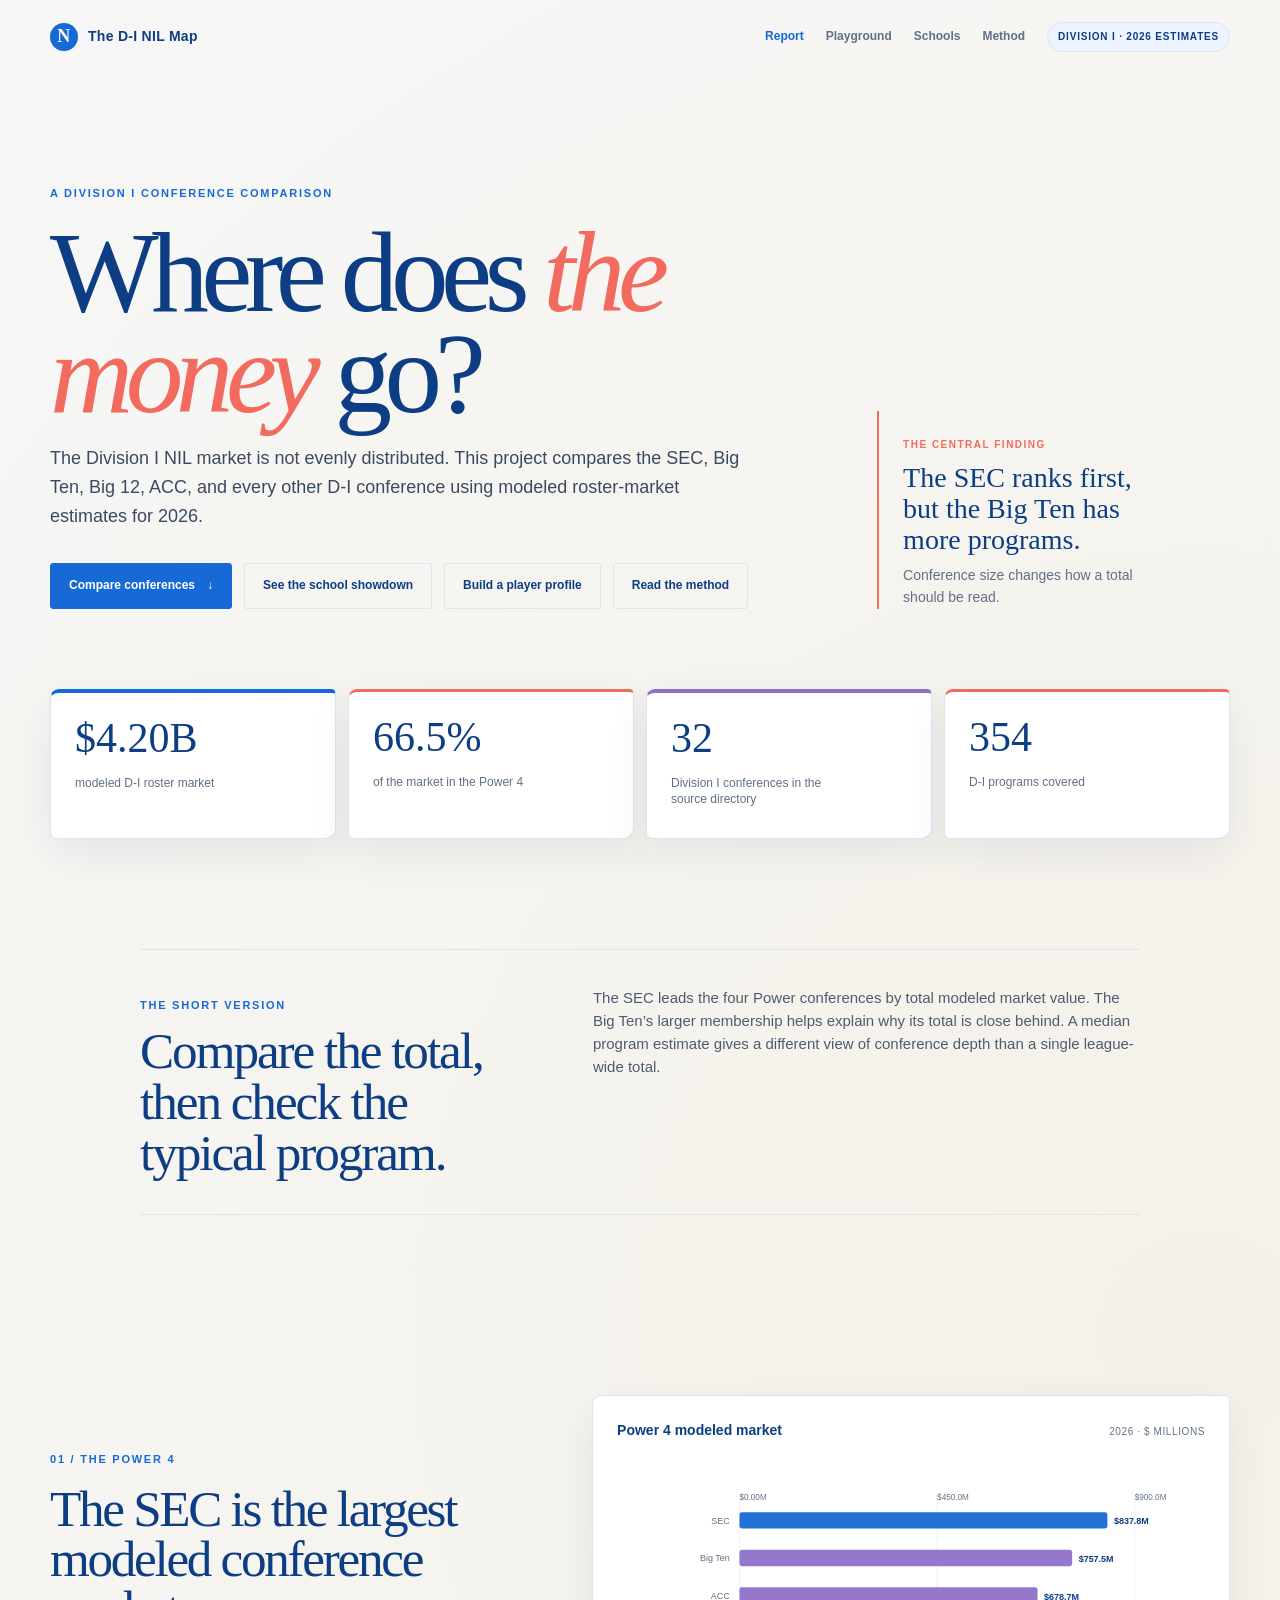
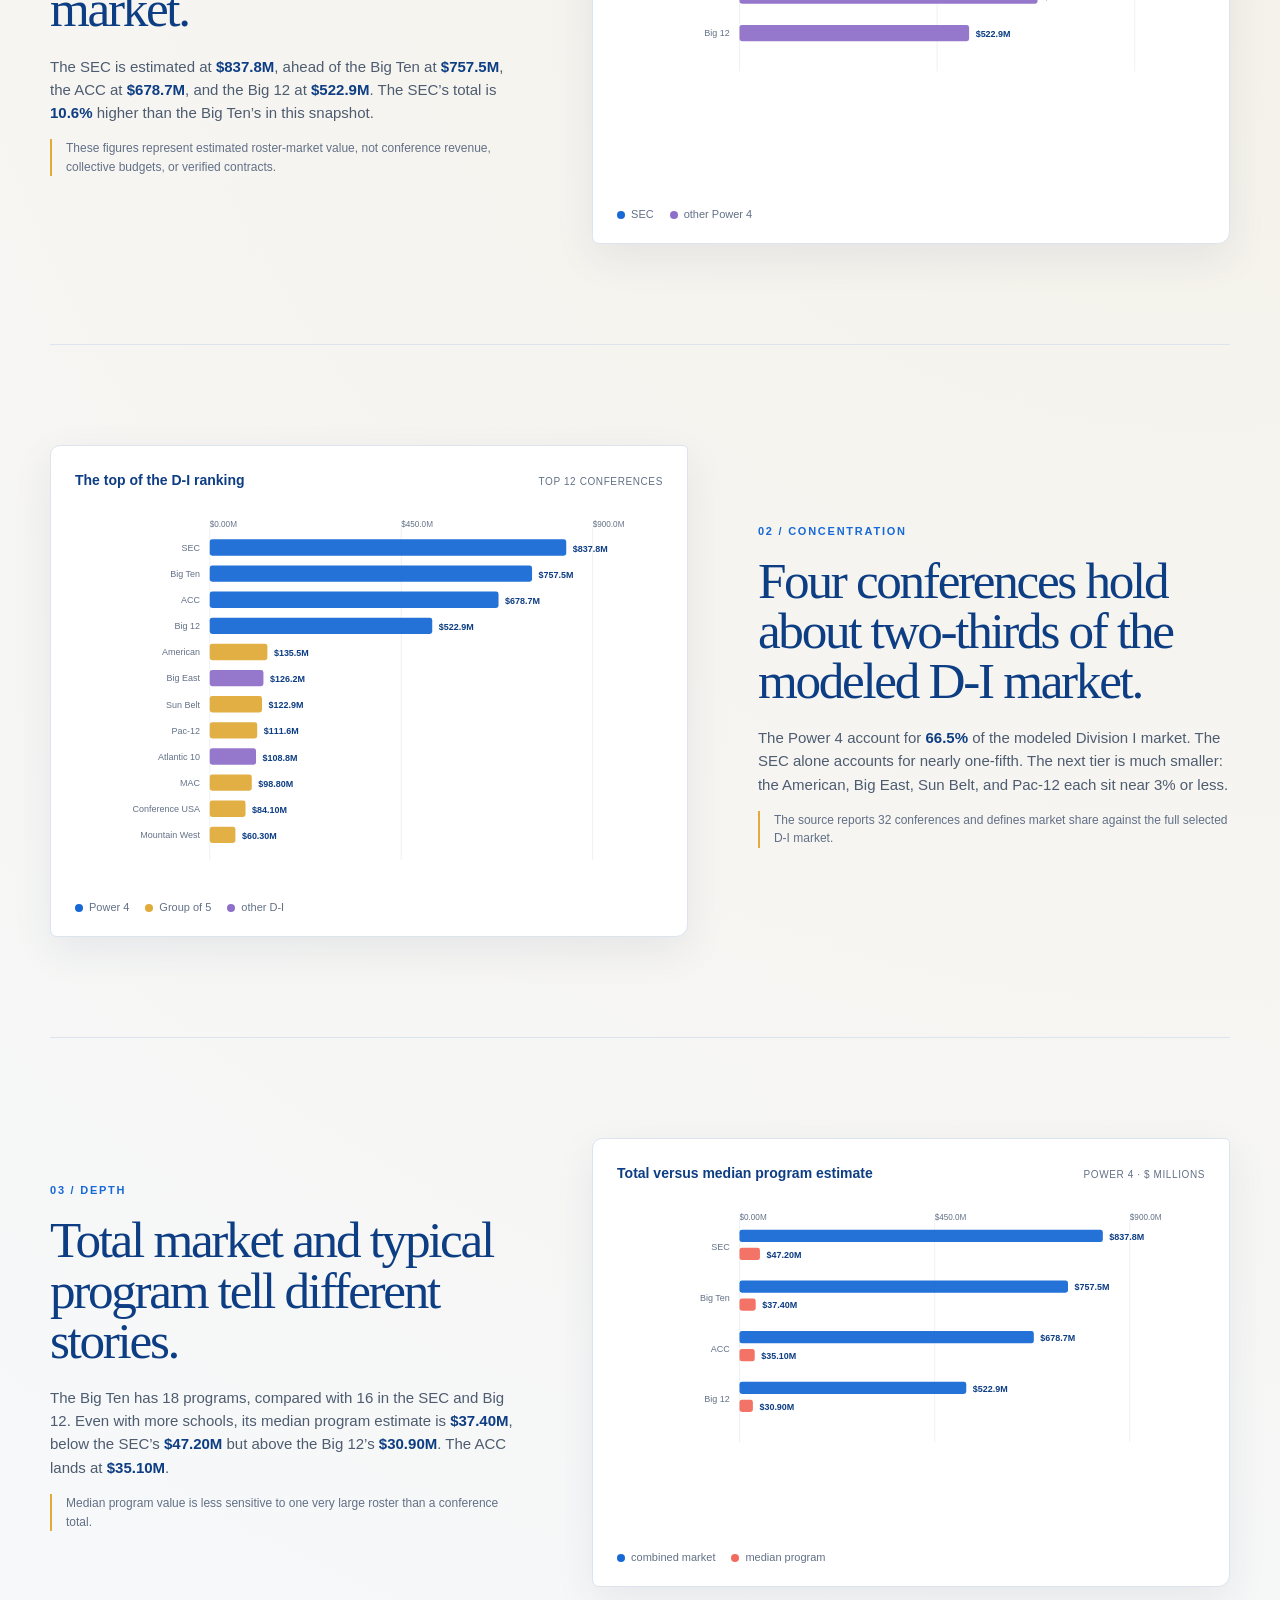
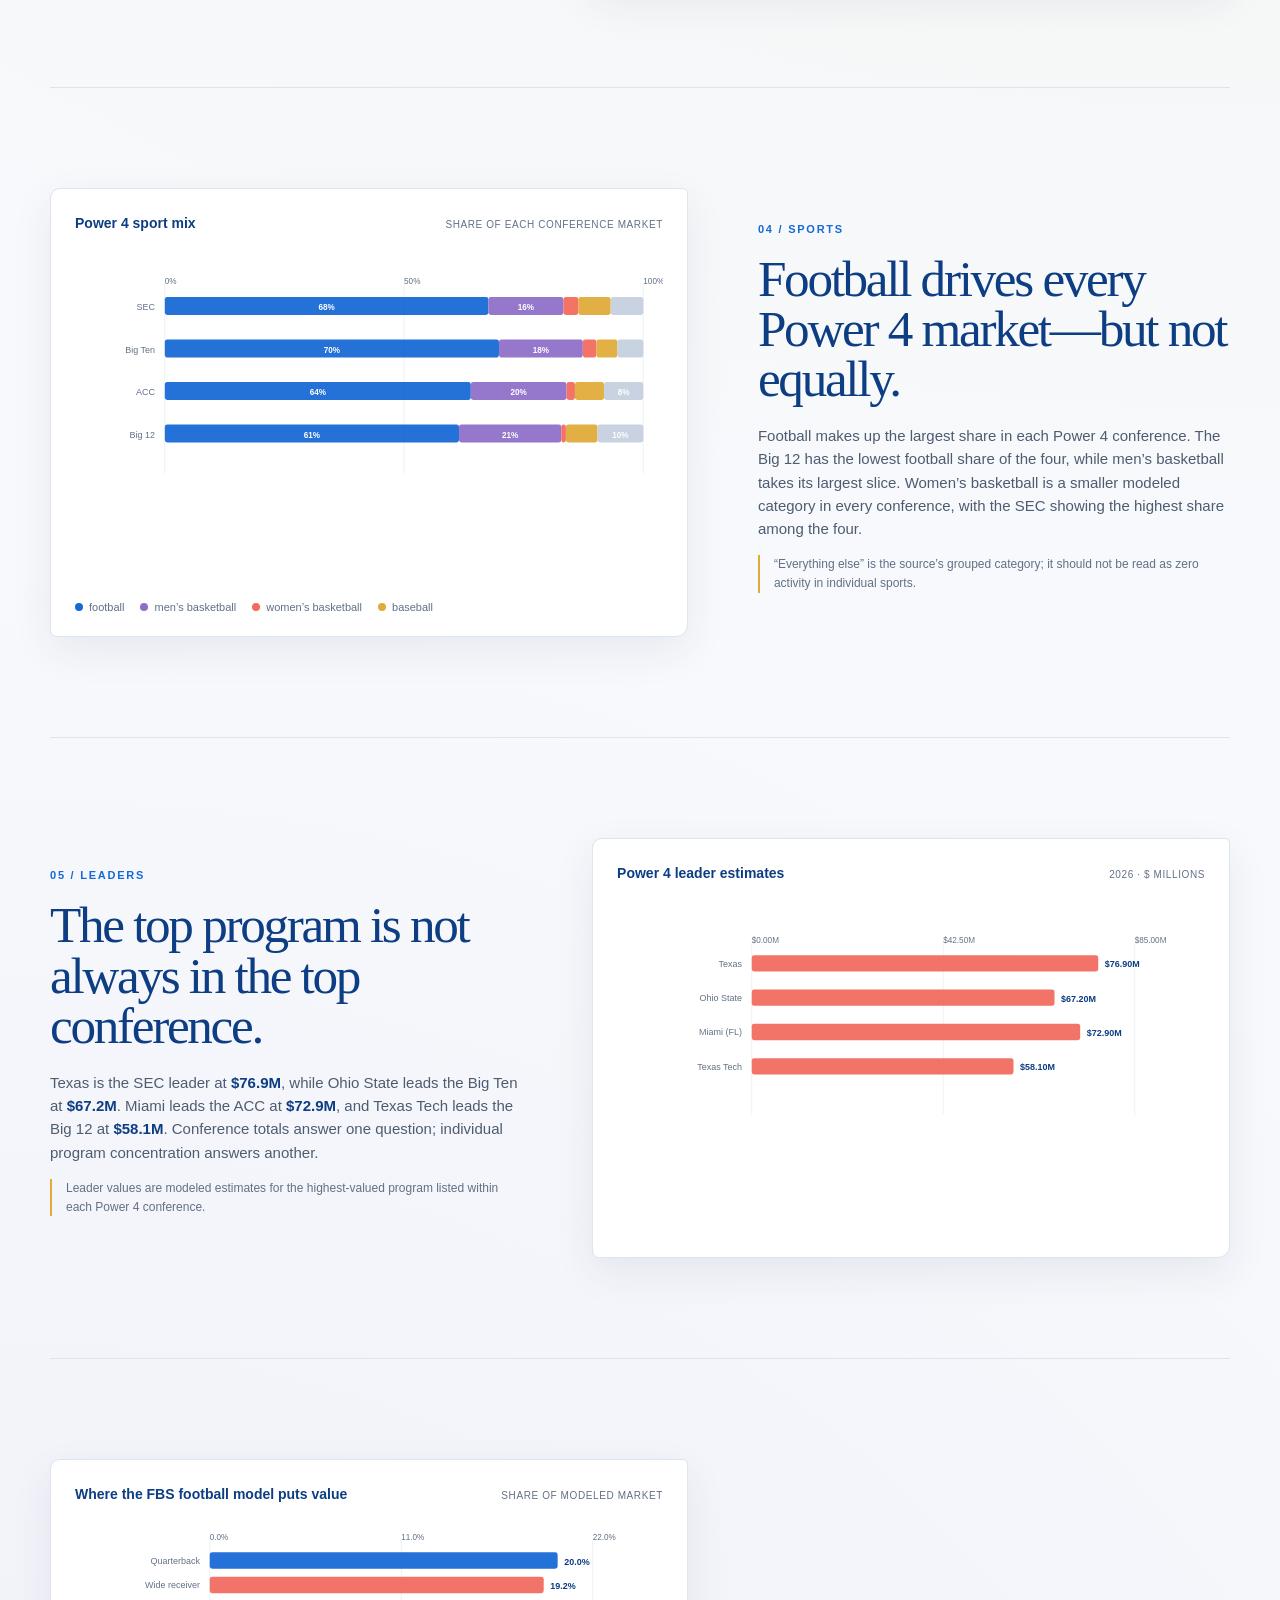
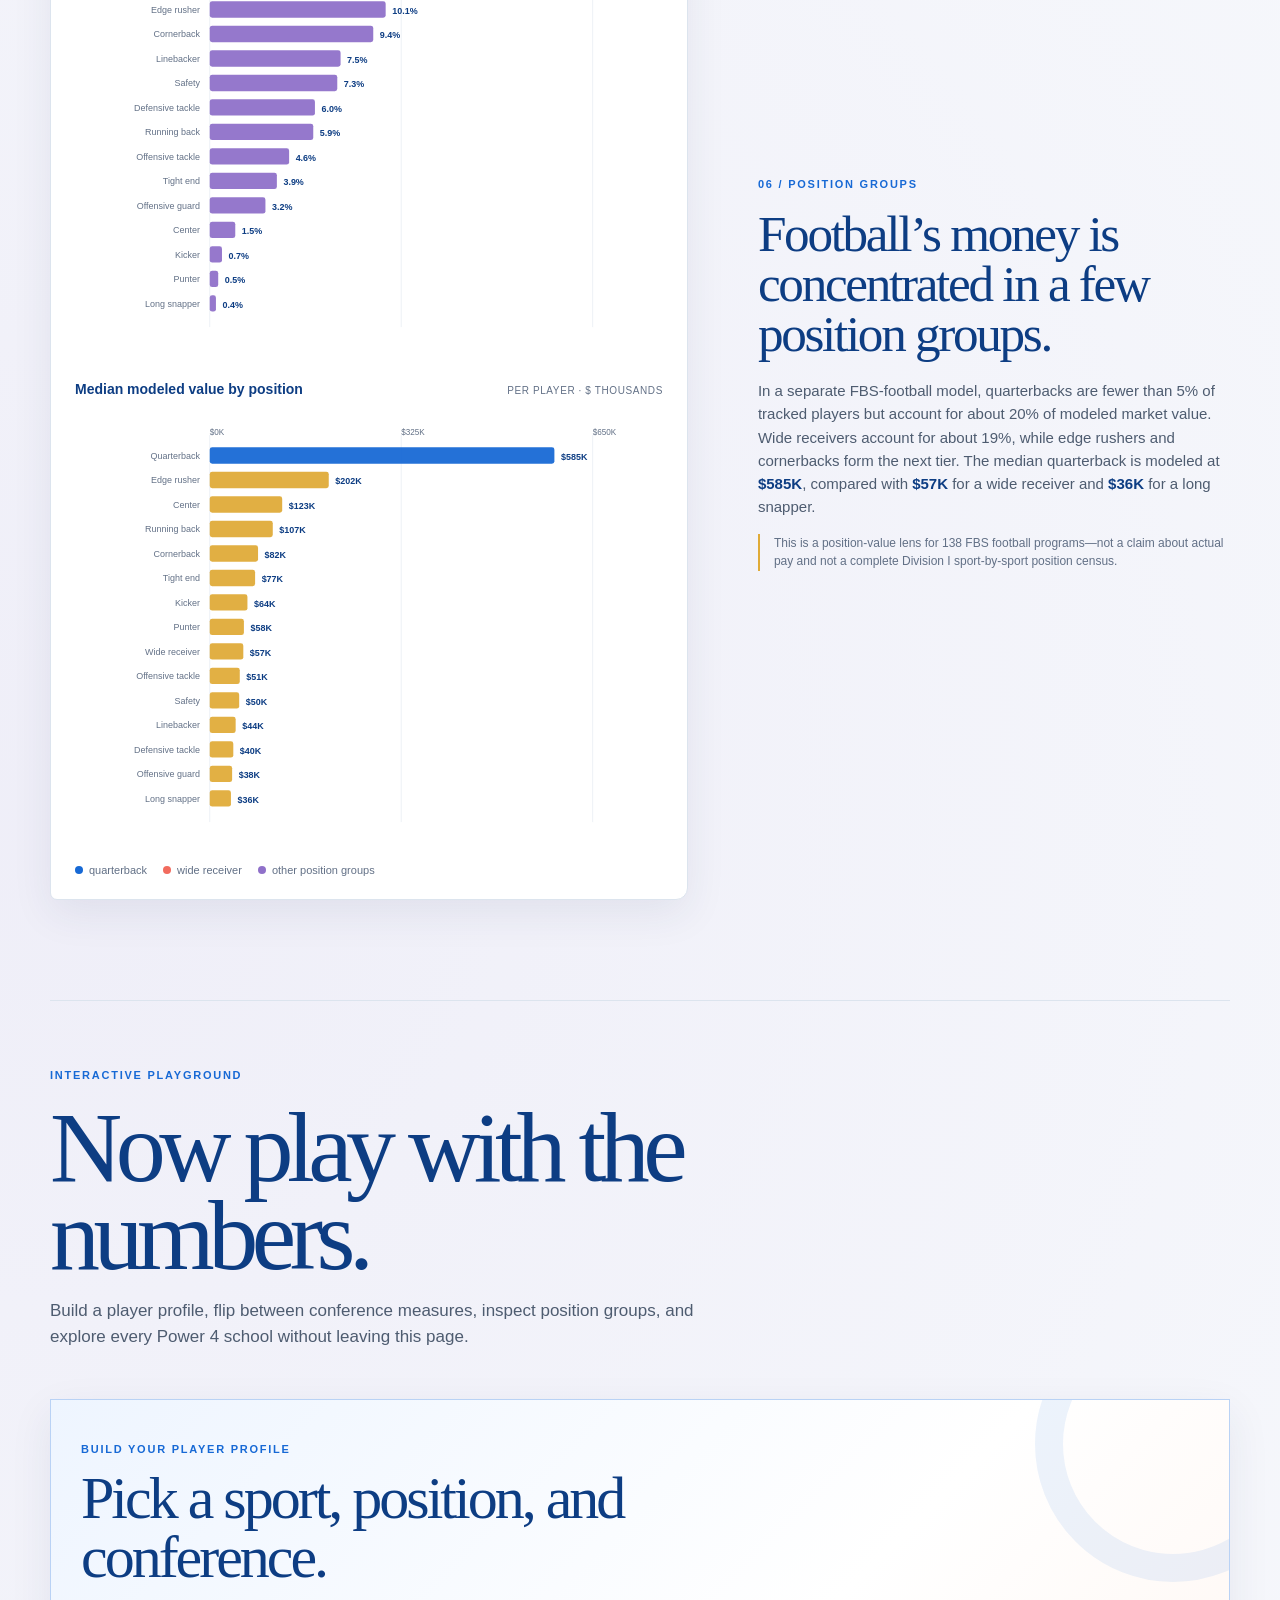
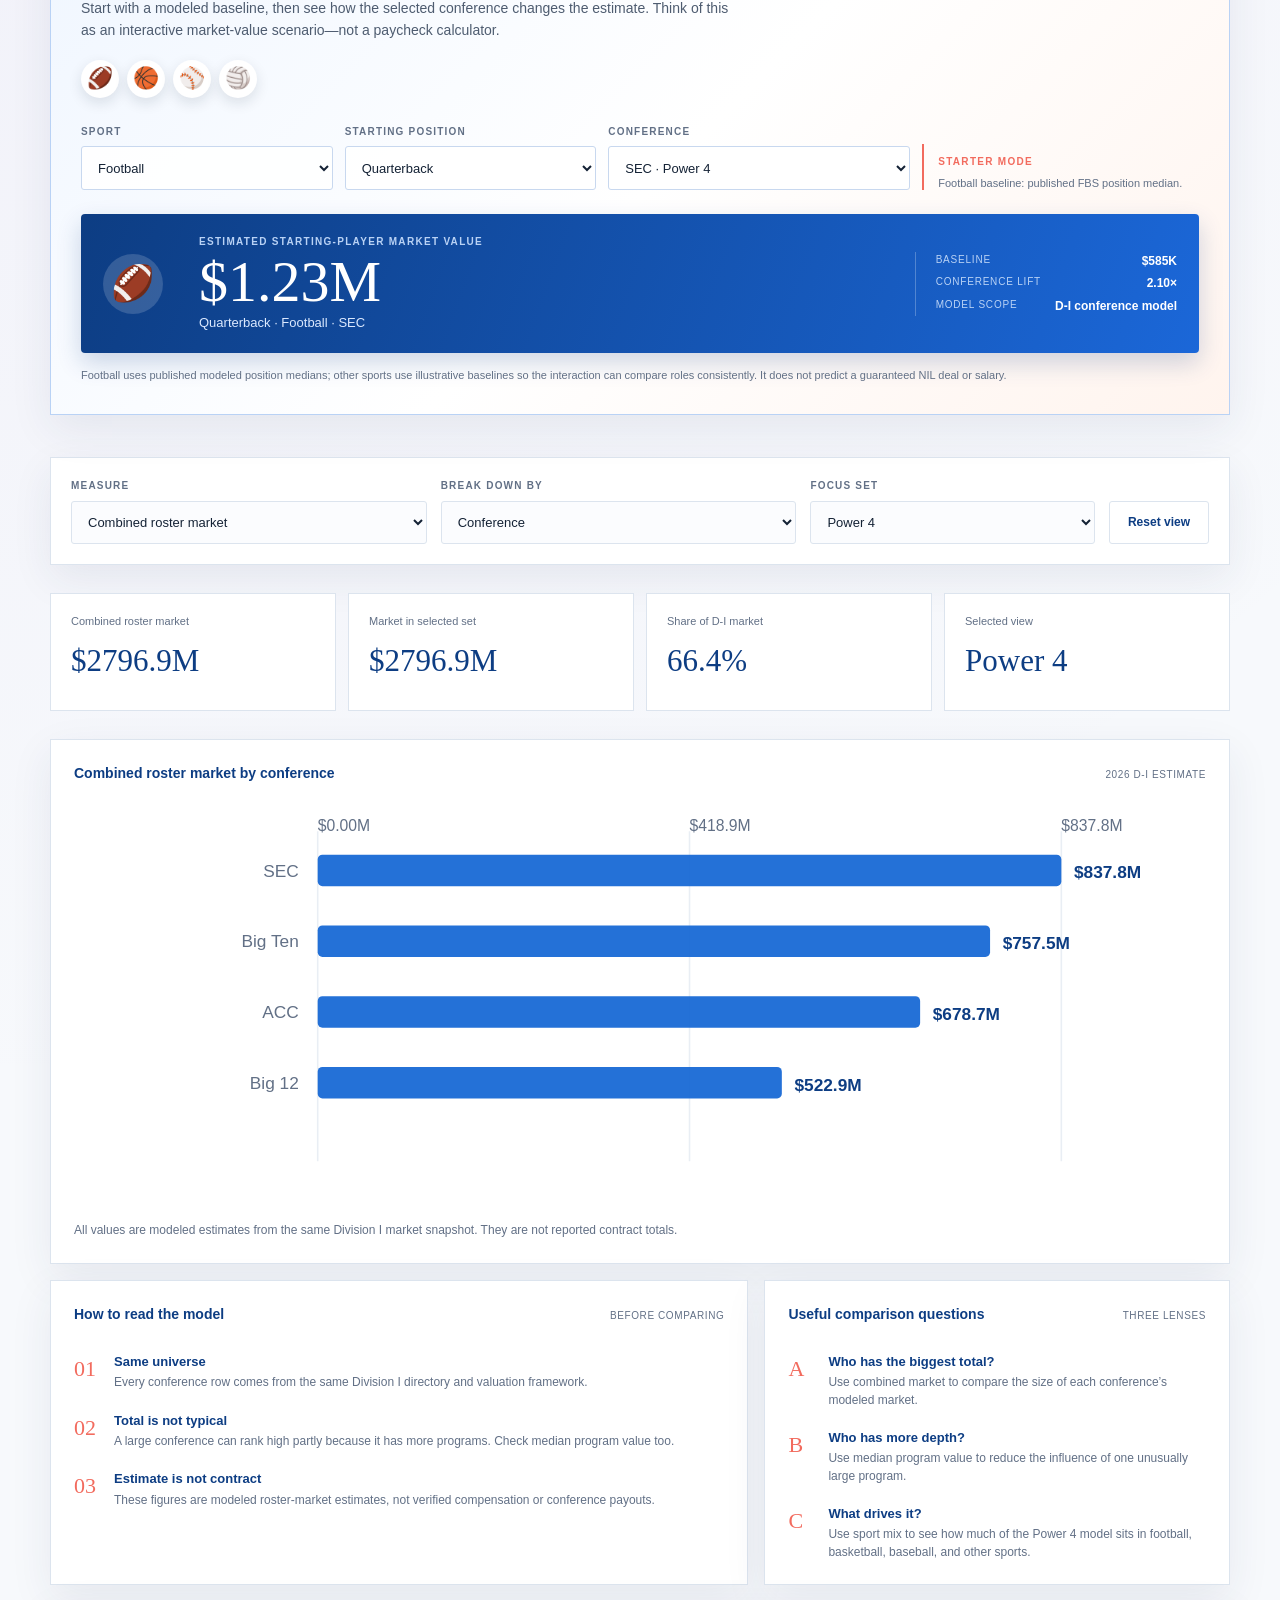
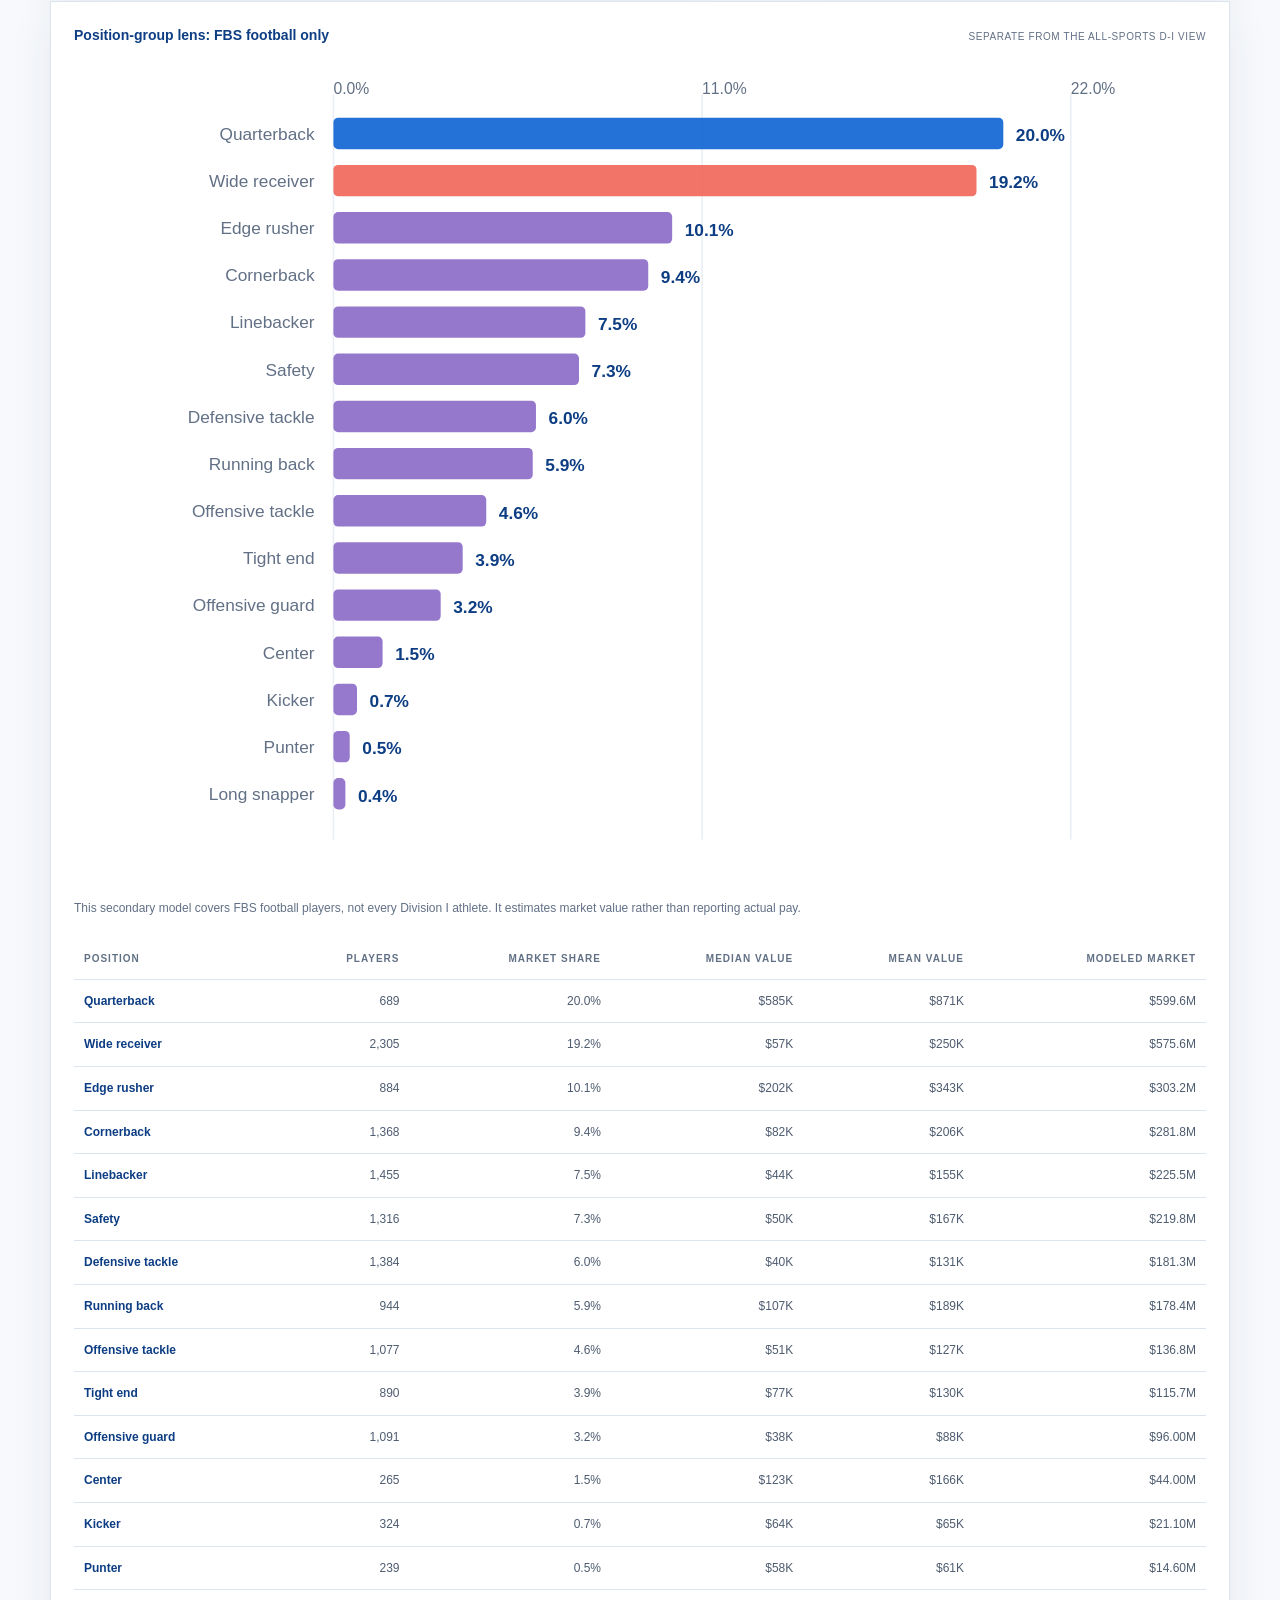
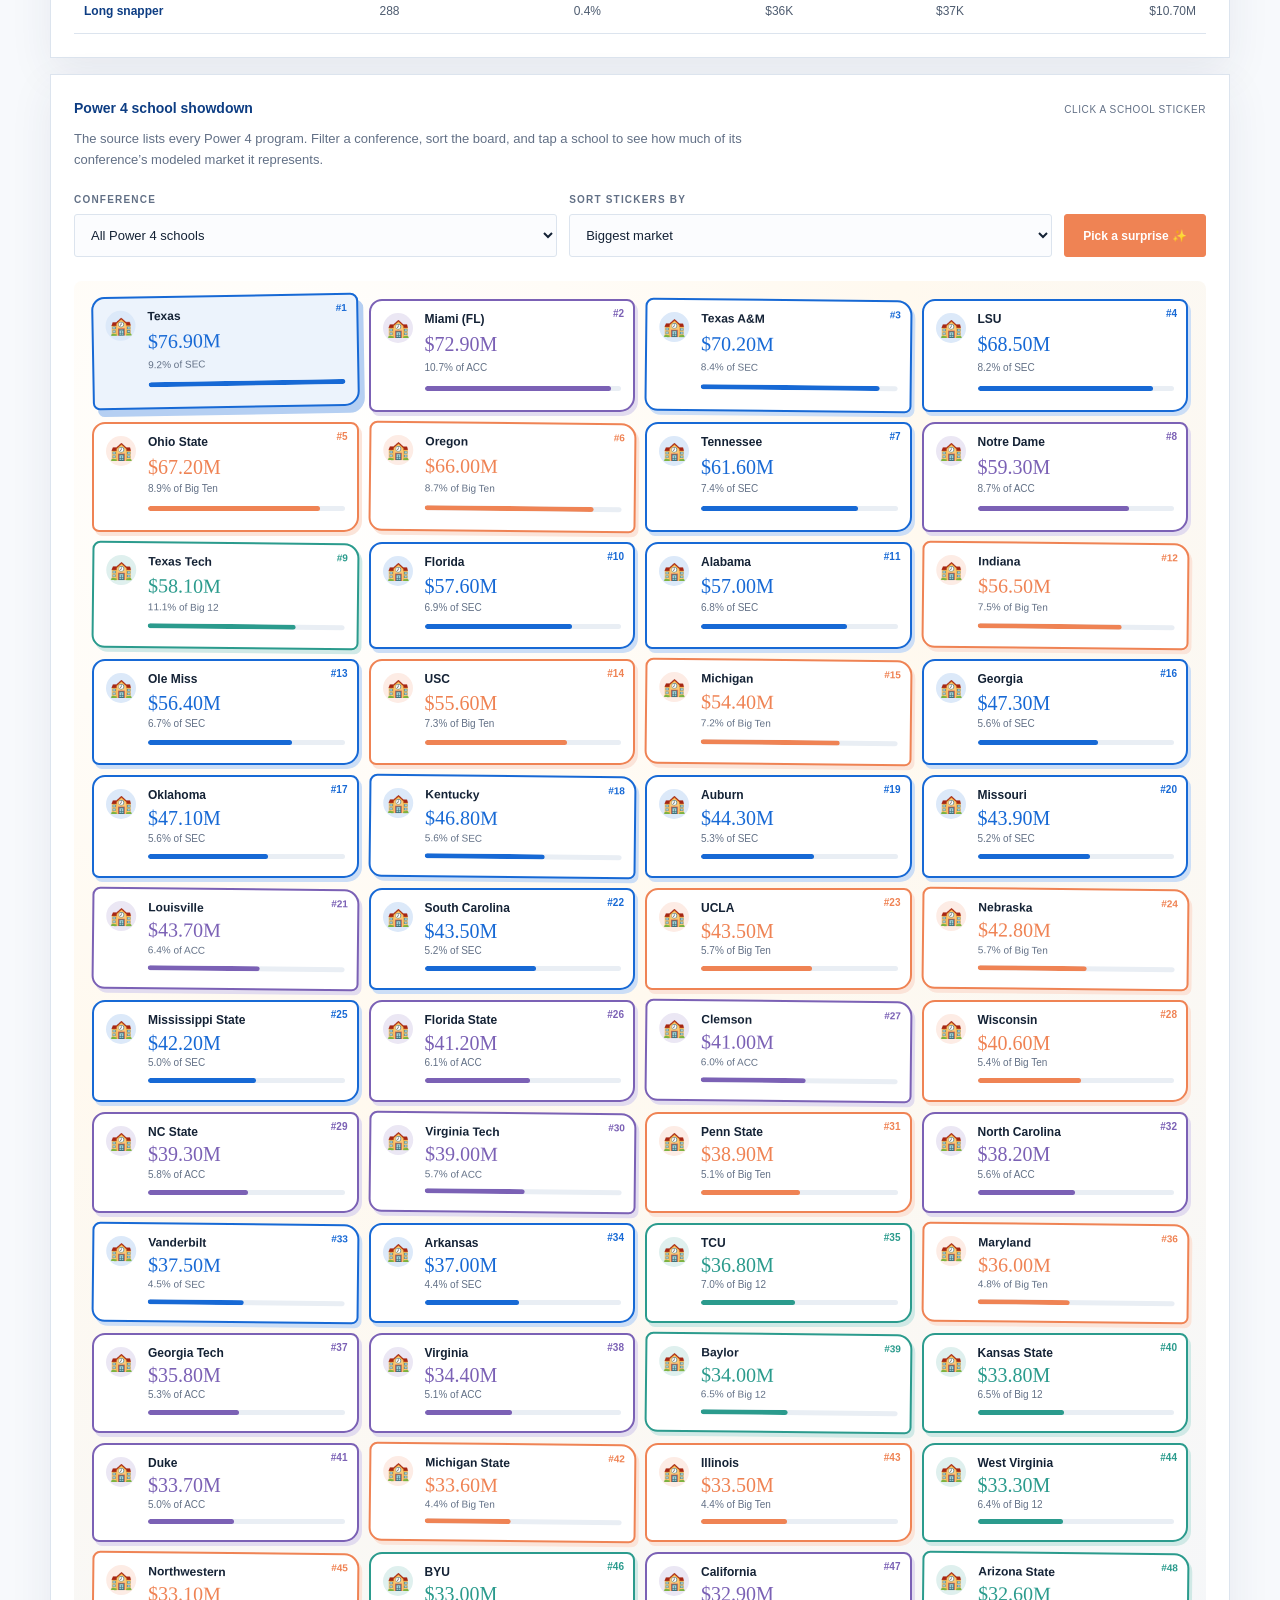
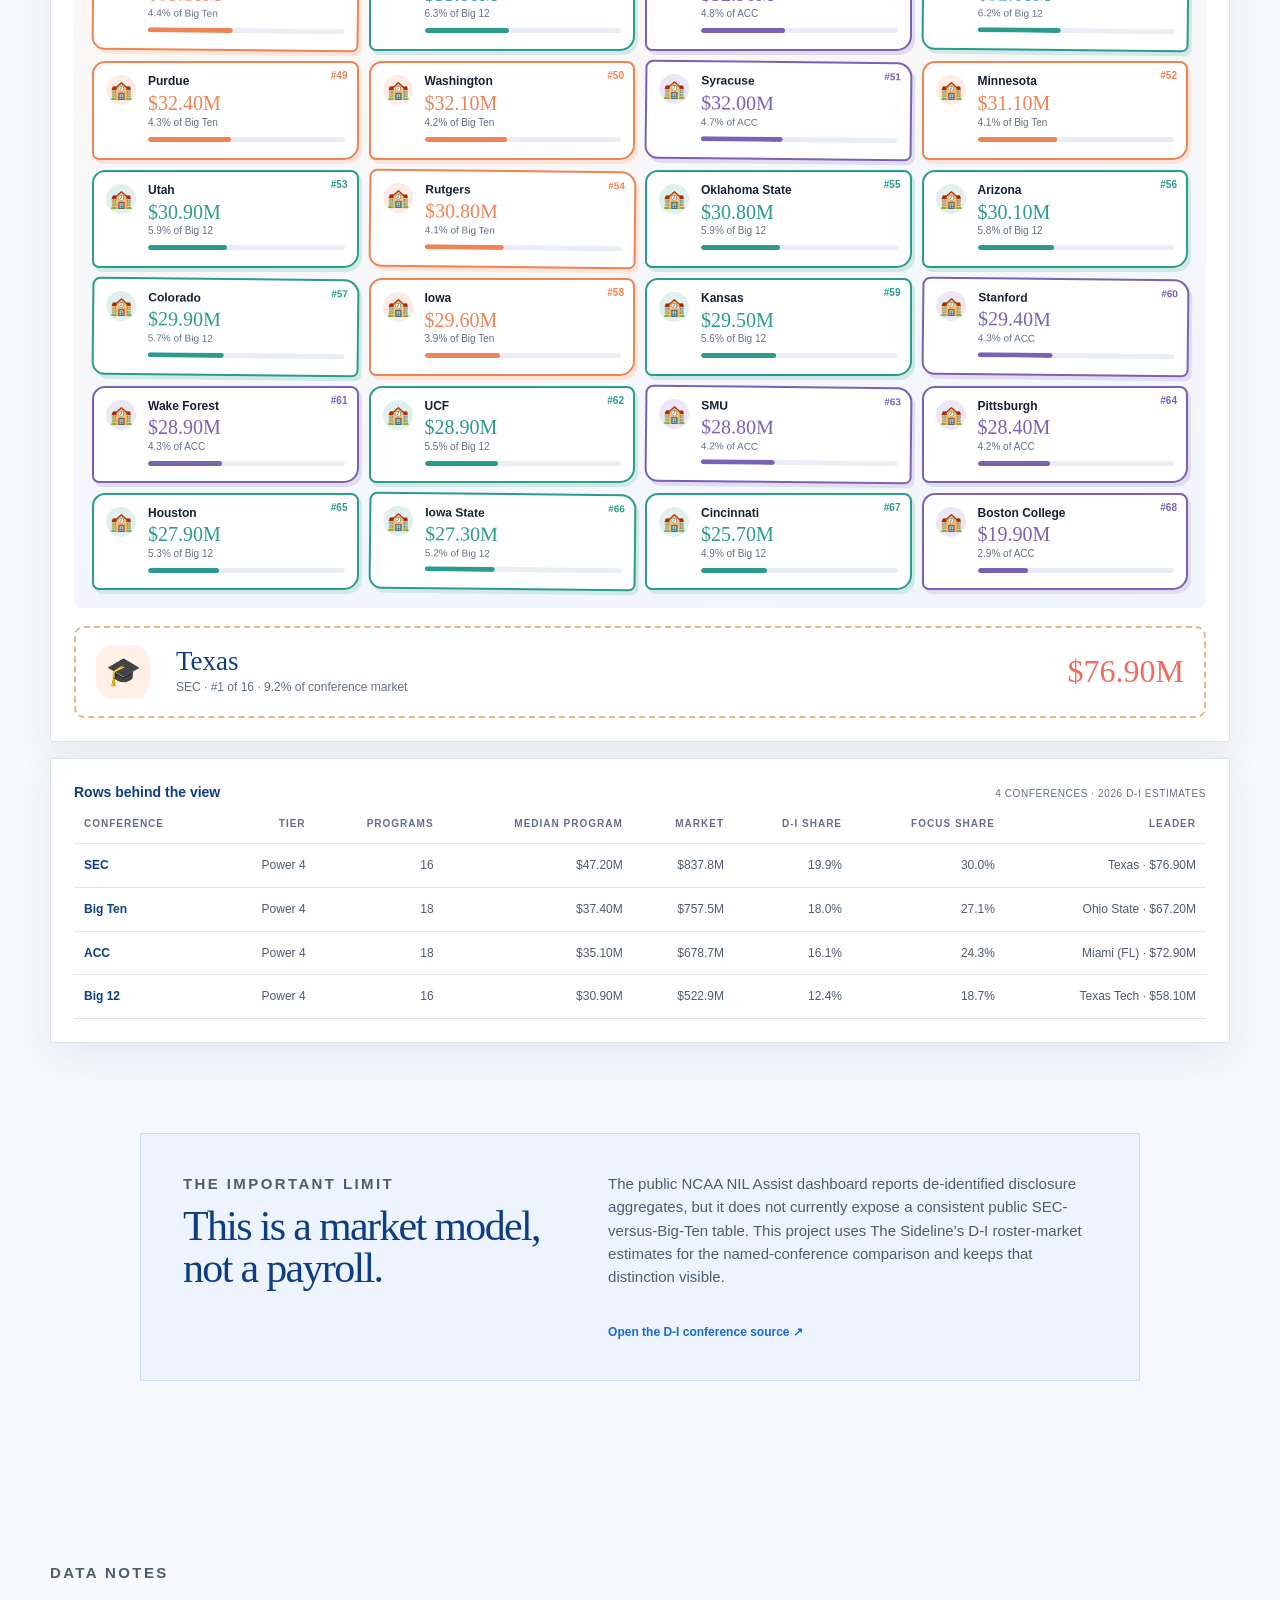
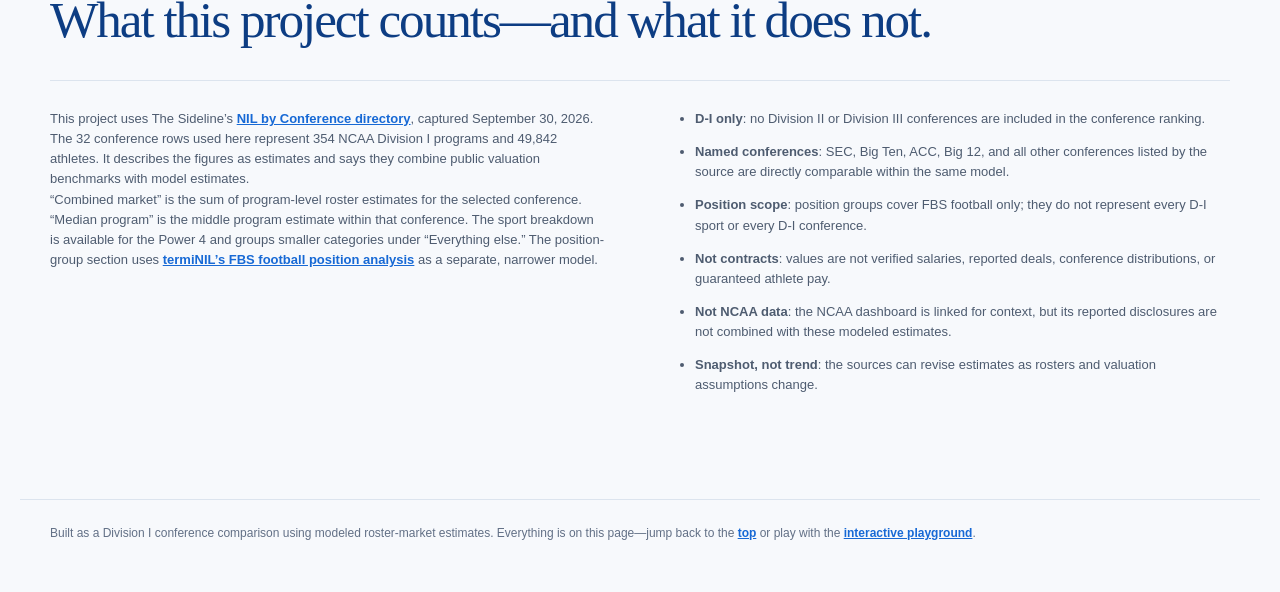
==== nil-conference-analysis/index.html @ 3b58577d "Add NCAA Division I NIL conference analysis" ====
<!doctype html>
<html lang="en">
<head>
  <meta charset="utf-8">
  <meta name="viewport" content="width=device-width, initial-scale=1">
  <meta name="description" content="A Division I-only comparison of modeled NIL roster markets across college conferences.">
  <title>The D-I NIL Map — conference market comparison</title>
  <link rel="stylesheet" href="styles.css?v=5">
</head>
<body class="fun-report">
  <nav class="site-nav">
    <a class="brand" href="index.html"><span class="brand-mark">N</span><span>The D-I NIL Map</span></a>
    <div class="nav-links"><a class="active" href="#top">Report</a><a href="#interactive">Playground</a><a href="#schoolExplorer">Schools</a><a href="#methodology">Method</a><span class="nav-pill">Division I · 2026 estimates</span></div>
  </nav>

  <main id="top">
    <section class="hero">
      <div class="hero-copy">
        <p class="eyebrow">A Division I conference comparison</p>
        <h1>Where does <em>the money</em> go?</h1>
        <p class="dek">The Division I NIL market is not evenly distributed. This project compares the SEC, Big Ten, Big 12, ACC, and every other D-I conference using modeled roster-market estimates for 2026.</p>
        <div class="button-row"><a class="button" href="#interactive">Compare conferences <span aria-hidden="true">↓</span></a><a class="button secondary" href="#schoolExplorer">See the school showdown</a><a class="button secondary" href="#playerBuilder">Build a player profile</a><a class="button secondary" href="#methodology">Read the method</a></div>
      </div>
      <div class="hero-note"><span class="hero-note-kicker">The central finding</span><strong>The SEC ranks first, but the Big Ten has more programs.</strong><span>Conference size changes how a total should be read.</span></div>
    </section>

    <section class="stat-grid" aria-label="Headline figures">
      <article class="stat-card"><div class="stat-value" data-stat="market_total">—</div><div class="stat-label">modeled D-I roster market</div></article>
      <article class="stat-card accent"><div class="stat-value" data-stat="p4_share">—</div><div class="stat-label">of the market in the Power 4</div></article>
      <article class="stat-card"><div class="stat-value" data-stat="conference_count">—</div><div class="stat-label">Division I conferences in the source directory</div></article>
      <article class="stat-card accent"><div class="stat-value" data-stat="program_count">—</div><div class="stat-label">D-I programs covered</div></article>
    </section>

    <section class="intro"><div><p class="eyebrow">The short version</p><h2>Compare the total, then check the typical program.</h2></div><p>The SEC leads the four Power conferences by total modeled market value. The Big Ten’s larger membership helps explain why its total is close behind. A median program estimate gives a different view of conference depth than a single league-wide total.</p></section>

    <section class="story-section" id="finding-1">
      <div class="story-text"><div class="story-index">01 / THE POWER 4</div><h2>The SEC is the largest modeled conference market.</h2><p>The SEC is estimated at <strong data-stat="sec_market">—</strong>, ahead of the Big Ten at <strong data-stat="big_ten_market">—</strong>, the ACC at <strong data-stat="acc_market">—</strong>, and the Big 12 at <strong data-stat="big12_market">—</strong>. The SEC’s total is <strong data-stat="sec_edge">—</strong> higher than the Big Ten’s in this snapshot.</p><p class="aside-note">These figures represent estimated roster-market value, not conference revenue, collective budgets, or verified contracts.</p></div>
      <figure class="chart-card"><div class="chart-title"><strong>Power 4 modeled market</strong><span>2026 · $ millions</span></div><div class="chart-wrap tall" id="conferenceChart"></div><div class="legend"><span><i class="legend-dot" style="background:var(--blue)"></i>SEC</span><span><i class="legend-dot" style="background:var(--violet)"></i>other Power 4</span></div></figure>
    </section>

    <section class="story-section reverse" id="finding-2">
      <div class="story-text"><div class="story-index">02 / CONCENTRATION</div><h2>Four conferences hold about two-thirds of the modeled D-I market.</h2><p>The Power 4 account for <strong data-stat="p4_share">—</strong> of the modeled Division I market. The SEC alone accounts for nearly one-fifth. The next tier is much smaller: the American, Big East, Sun Belt, and Pac-12 each sit near 3% or less.</p><p class="aside-note">The source reports 32 conferences and defines market share against the full selected D-I market.</p></div>
      <figure class="chart-card"><div class="chart-title"><strong>The top of the D-I ranking</strong><span>top 12 conferences</span></div><div class="chart-wrap tall" id="fullRankingChart"></div><div class="legend"><span><i class="legend-dot" style="background:var(--blue)"></i>Power 4</span><span><i class="legend-dot" style="background:var(--gold)"></i>Group of 5</span><span><i class="legend-dot" style="background:var(--violet)"></i>other D-I</span></div></figure>
    </section>

    <section class="story-section" id="finding-3">
      <div class="story-text"><div class="story-index">03 / DEPTH</div><h2>Total market and typical program tell different stories.</h2><p>The Big Ten has 18 programs, compared with 16 in the SEC and Big 12. Even with more schools, its median program estimate is <strong data-stat="big_ten_median">—</strong>, below the SEC’s <strong data-stat="sec_median">—</strong> but above the Big 12’s <strong data-stat="big12_median">—</strong>. The ACC lands at <strong data-stat="acc_median">—</strong>.</p><p class="aside-note">Median program value is less sensitive to one very large roster than a conference total.</p></div>
      <figure class="chart-card"><div class="chart-title"><strong>Total versus median program estimate</strong><span>Power 4 · $ millions</span></div><div class="chart-wrap tall" id="medianChart"></div><div class="legend"><span><i class="legend-dot" style="background:var(--blue)"></i>combined market</span><span><i class="legend-dot" style="background:var(--coral)"></i>median program</span></div></figure>
    </section>

    <section class="story-section reverse" id="finding-4">
      <div class="story-text"><div class="story-index">04 / SPORTS</div><h2>Football drives every Power 4 market—but not equally.</h2><p>Football makes up the largest share in each Power 4 conference. The Big 12 has the lowest football share of the four, while men’s basketball takes its largest slice. Women’s basketball is a smaller modeled category in every conference, with the SEC showing the highest share among the four.</p><p class="aside-note">“Everything else” is the source’s grouped category; it should not be read as zero activity in individual sports.</p></div>
      <figure class="chart-card"><div class="chart-title"><strong>Power 4 sport mix</strong><span>share of each conference market</span></div><div class="chart-wrap tall" id="sportMixChart"></div><div class="legend"><span><i class="legend-dot" style="background:var(--blue)"></i>football</span><span><i class="legend-dot" style="background:var(--violet)"></i>men’s basketball</span><span><i class="legend-dot" style="background:var(--coral)"></i>women’s basketball</span><span><i class="legend-dot" style="background:var(--gold)"></i>baseball</span></div></figure>
    </section>

    <section class="story-section" id="finding-5">
      <div class="story-text"><div class="story-index">05 / LEADERS</div><h2>The top program is not always in the top conference.</h2><p>Texas is the SEC leader at <strong>$76.9M</strong>, while Ohio State leads the Big Ten at <strong>$67.2M</strong>. Miami leads the ACC at <strong>$72.9M</strong>, and Texas Tech leads the Big 12 at <strong>$58.1M</strong>. Conference totals answer one question; individual program concentration answers another.</p><p class="aside-note">Leader values are modeled estimates for the highest-valued program listed within each Power 4 conference.</p></div>
      <figure class="chart-card"><div class="chart-title"><strong>Power 4 leader estimates</strong><span>2026 · $ millions</span></div><div class="chart-wrap tall" id="leaderChart"></div></figure>
    </section>

    <section class="story-section reverse" id="finding-6">
      <div class="story-text"><div class="story-index">06 / POSITION GROUPS</div><h2>Football’s money is concentrated in a few position groups.</h2><p>In a separate FBS-football model, quarterbacks are fewer than 5% of tracked players but account for about 20% of modeled market value. Wide receivers account for about 19%, while edge rushers and cornerbacks form the next tier. The median quarterback is modeled at <strong>$585K</strong>, compared with <strong>$57K</strong> for a wide receiver and <strong>$36K</strong> for a long snapper.</p><p class="aside-note">This is a position-value lens for 138 FBS football programs—not a claim about actual pay and not a complete Division I sport-by-sport position census.</p></div>
      <figure class="chart-card"><div class="chart-title"><strong>Where the FBS football model puts value</strong><span>share of modeled market</span></div><div class="chart-wrap" id="positionMarketChart"></div><div class="chart-title chart-subtitle"><strong>Median modeled value by position</strong><span>per player · $ thousands</span></div><div class="chart-wrap" id="positionMedianChart"></div><div class="legend"><span><i class="legend-dot" style="background:var(--blue)"></i>quarterback</span><span><i class="legend-dot" style="background:var(--coral)"></i>wide receiver</span><span><i class="legend-dot" style="background:var(--violet)"></i>other position groups</span></div></figure>
    </section>

    <section class="dashboard-main inline-dashboard" id="interactive">
      <section class="dashboard-hero"><p class="eyebrow">Interactive playground</p><h1>Now play with the numbers.</h1><p>Build a player profile, flip between conference measures, inspect position groups, and explore every Power 4 school without leaving this page.</p></section>

      <section class="player-builder" id="playerBuilder" aria-labelledby="builderTitle">
        <div class="builder-intro"><p class="eyebrow">Build your player profile</p><h2 id="builderTitle">Pick a sport, position, and conference.</h2><p>Start with a modeled baseline, then see how the selected conference changes the estimate. Think of this as an interactive market-value scenario—not a paycheck calculator.</p><div class="builder-balls" aria-hidden="true"><span class="ball football-ball">🏈</span><span class="ball basketball-ball">🏀</span><span class="ball baseball-ball">⚾</span><span class="ball volleyball-ball">🏐</span></div></div>
        <div class="builder-controls"><div class="builder-control"><label for="builderSport">Sport</label><select id="builderSport"></select></div><div class="builder-control"><label for="builderPosition">Starting position</label><select id="builderPosition"></select></div><div class="builder-control"><label for="builderConference">Conference</label><select id="builderConference"></select></div><div class="builder-note"><span class="starter-chip">STARTER MODE</span><p id="builderSourceNote">—</p></div></div>
        <div class="builder-result" id="builderResult"><div class="result-ball" id="builderBall" aria-hidden="true">🏈</div><div class="result-copy"><span class="result-kicker">Estimated starting-player market value</span><strong id="builderValue">—</strong><span id="builderSelection">—</span></div><div class="result-math"><span>Baseline</span><strong id="builderBaseline">—</strong><span>Conference lift</span><strong id="builderMultiplier">—</strong><span>Model scope</span><strong id="builderScope">—</strong></div></div>
        <p class="builder-disclaimer">Football uses published modeled position medians; other sports use illustrative baselines so the interaction can compare roles consistently. It does not predict a guaranteed NIL deal or salary.</p>
      </section>

      <section class="control-panel" aria-label="Interactive controls"><div class="control"><label for="measureSelect">Measure</label><select id="measureSelect"><option value="market_millions">Combined roster market</option><option value="median_program_millions">Median program estimate</option><option value="market_share">Share of D-I market</option><option value="programs">Programs</option><option value="leader_millions">Largest program estimate</option></select></div><div class="control"><label for="breakdownSelect">Break down by</label><select id="breakdownSelect"><option value="conference">Conference</option><option value="tier">D-I tier</option><option value="sport">Power 4 sport mix</option></select></div><div class="control"><label for="scopeSelect">Focus set</label><select id="scopeSelect"><option value="p4">Power 4</option><option value="all">All 32 D-I conferences</option><option value="g5">Group of 5</option><option value="fcs">FCS</option><option value="no_football">No football</option></select></div><button class="button secondary control-reset" id="resetButton" type="button">Reset view</button></section>

      <section class="dashboard-kpis" aria-label="Current figures"><article class="kpi-card"><span class="kpi-label" id="kpiMetricLabel">Combined roster market</span><strong id="kpiMetricValue">—</strong></article><article class="kpi-card"><span class="kpi-label">Market in selected set</span><strong id="kpiMarket">—</strong></article><article class="kpi-card"><span class="kpi-label">Share of D-I market</span><strong id="kpiShare">—</strong></article><article class="kpi-card"><span class="kpi-label">Selected view</span><strong id="kpiScope">Power 4</strong></article></section>

      <section class="dashboard-grid"><article class="dashboard-card wide"><div class="chart-title"><strong id="mainChartTitle">Combined roster market by conference</strong><span>2026 D-I estimate</span></div><div class="chart-wrap dashboard-chart" id="mainChart"></div><p class="chart-note" id="chartNote"></p></article><article class="dashboard-card"><div class="chart-title"><strong>How to read the model</strong><span>before comparing</span></div><div class="explain-card"><div><span class="explain-number">01</span><strong>Same universe</strong><p>Every conference row comes from the same Division I directory and valuation framework.</p></div><div><span class="explain-number">02</span><strong>Total is not typical</strong><p>A large conference can rank high partly because it has more programs. Check median program value too.</p></div><div><span class="explain-number">03</span><strong>Estimate is not contract</strong><p>These figures are modeled roster-market estimates, not verified compensation or conference payouts.</p></div></div></article><article class="dashboard-card"><div class="chart-title"><strong>Useful comparison questions</strong><span>three lenses</span></div><div class="explain-card"><div><span class="explain-number">A</span><strong>Who has the biggest total?</strong><p>Use combined market to compare the size of each conference’s modeled market.</p></div><div><span class="explain-number">B</span><strong>Who has more depth?</strong><p>Use median program value to reduce the influence of one unusually large program.</p></div><div><span class="explain-number">C</span><strong>What drives it?</strong><p>Use sport mix to see how much of the Power 4 model sits in football, basketball, baseball, and other sports.</p></div></div></article><article class="dashboard-card wide"><div class="chart-title"><strong>Position-group lens: FBS football only</strong><span>separate from the all-sports D-I view</span></div><div class="chart-wrap dashboard-chart" id="positionChart"></div><p class="chart-note">This secondary model covers FBS football players, not every Division I athlete. It estimates market value rather than reporting actual pay.</p><div class="table-wrap position-table-wrap"><table><thead id="positionHead"></thead><tbody id="positionTable"></tbody></table></div></article><article class="dashboard-card wide school-explorer" id="schoolExplorer"><div class="chart-title"><strong>Power 4 school showdown</strong><span>click a school sticker</span></div><p class="school-intro">The source lists every Power 4 program. Filter a conference, sort the board, and tap a school to see how much of its conference’s modeled market it represents.</p><div class="school-toolbar"><div class="control"><label for="schoolConference">Conference</label><select id="schoolConference"><option value="all">All Power 4 schools</option><option value="SEC">SEC</option><option value="Big Ten">Big Ten</option><option value="ACC">ACC</option><option value="Big 12">Big 12</option></select></div><div class="control"><label for="schoolSort">Sort stickers by</label><select id="schoolSort"><option value="market">Biggest market</option><option value="share">Share of conference</option><option value="alphabetical">A–Z</option></select></div><button class="button fun-button" id="surpriseSchool" type="button">Pick a surprise ✨</button></div><div class="school-cloud" id="schoolCloud"></div><div class="school-detail" id="schoolDetail"></div></article><article class="dashboard-card wide"><div class="chart-title"><strong>Rows behind the view</strong><span id="tableNote">—</span></div><div class="table-wrap"><table><thead id="dataHead"></thead><tbody id="dataTable"></tbody></table></div></article></section>
    </section>

    <section class="scope-band"><div><p class="eyebrow">The important limit</p><h2>This is a market model, not a payroll.</h2></div><p>The public NCAA NIL Assist dashboard reports de-identified disclosure aggregates, but it does not currently expose a consistent public SEC-versus-Big-Ten table. This project uses The Sideline’s D-I roster-market estimates for the named-conference comparison and keeps that distinction visible.</p><a class="text-link" href="https://thesideline.co/nil-tracker/conferences" target="_blank" rel="noreferrer">Open the D-I conference source ↗</a></section>

    <section class="methodology" id="methodology">
      <p class="eyebrow">Data notes</p><h2>What this project counts—and what it does not.</h2>
      <div class="methodology-grid"><div><p>This project uses The Sideline’s <a class="source-link" href="https://thesideline.co/nil-tracker/conferences" target="_blank" rel="noreferrer">NIL by Conference directory</a>, captured September 30, 2026. The 32 conference rows used here represent 354 NCAA Division I programs and 49,842 athletes. It describes the figures as estimates and says they combine public valuation benchmarks with model estimates.</p><p>“Combined market” is the sum of program-level roster estimates for the selected conference. “Median program” is the middle program estimate within that conference. The sport breakdown is available for the Power 4 and groups smaller categories under “Everything else.” The position-group section uses <a class="source-link" href="https://www.terminil.com/blog/lowest-nil-value-college-football-roster" target="_blank" rel="noreferrer">termiNIL’s FBS football position analysis</a> as a separate, narrower model.</p></div><ul><li><strong>D-I only</strong>: no Division II or Division III conferences are included in the conference ranking.</li><li><strong>Named conferences</strong>: SEC, Big Ten, ACC, Big 12, and all other conferences listed by the source are directly comparable within the same model.</li><li><strong>Position scope</strong>: position groups cover FBS football only; they do not represent every D-I sport or every D-I conference.</li><li><strong>Not contracts</strong>: values are not verified salaries, reported deals, conference distributions, or guaranteed athlete pay.</li><li><strong>Not NCAA data</strong>: the NCAA dashboard is linked for context, but its reported disclosures are not combined with these modeled estimates.</li><li><strong>Snapshot, not trend</strong>: the sources can revise estimates as rosters and valuation assumptions change.</li></ul></div>
    </section>
  </main>
  <footer class="footer">Built as a Division I conference comparison using modeled roster-market estimates. Everything is on this page—jump back to the <a href="#top">top</a> or play with the <a href="#interactive">interactive playground</a>.</footer>
  <script src="data/nil_data.js?v=6"></script>
  <script src="report.js?v=6"></script>
  <script src="dashboard.js?v=6"></script>
</body>
</html>
---- nil-conference-analysis/styles.css ----
:root {
  --ink: #142235;
  --muted: #627086;
  --line: #dce4ee;
  --paper: #f7f9fc;
  --card: #ffffff;
  --blue: #1769d5;
  --blue-dark: #0d3d83;
  --coral: #f26b5e;
  --gold: #e0ab38;
  --violet: #8f70c9;
  --shadow: 0 14px 40px rgba(32, 55, 86, .08);
  --sans: Inter, ui-sans-serif, -apple-system, BlinkMacSystemFont, "Segoe UI", sans-serif;
  --serif: Georgia, "Times New Roman", serif;
}

* { box-sizing: border-box; }
html { scroll-behavior: smooth; }
body { margin: 0; color: var(--ink); background: var(--paper); font-family: var(--sans); line-height: 1.55; }
.fun-dashboard { background: radial-gradient(circle at 4% 12%, rgba(242, 107, 94, .10), transparent 23%), radial-gradient(circle at 93% 37%, rgba(38, 166, 184, .10), transparent 26%), var(--paper); }
.fun-report { background: radial-gradient(circle at 94% 10%, rgba(224, 171, 56, .10), transparent 20%), radial-gradient(circle at 3% 42%, rgba(143, 112, 201, .08), transparent 24%), var(--paper); }
a { color: inherit; }
.site-nav { max-width: 1240px; margin: 0 auto; padding: 22px 30px; display: flex; align-items: center; justify-content: space-between; gap: 24px; }
.brand { display: inline-flex; align-items: center; gap: 10px; color: var(--blue-dark); font-size: 14px; font-weight: 800; letter-spacing: .02em; text-decoration: none; }
.brand-mark { display: grid; place-items: center; width: 28px; height: 28px; border-radius: 50%; color: white; background: var(--blue); font-family: var(--serif); font-size: 18px; }
.nav-links { display: flex; align-items: center; gap: 22px; color: var(--muted); font-size: 12px; font-weight: 700; }
.nav-links a { text-decoration: none; }
.nav-links a:hover, .nav-links .active { color: var(--blue); }
.nav-pill { padding: 6px 10px; border: 1px solid var(--line); border-radius: 100px; color: var(--blue-dark); background: #edf4ff; font-size: 10px; letter-spacing: .08em; text-transform: uppercase; }
main { max-width: 1240px; margin: 0 auto; padding: 0 30px 90px; }
.hero { min-height: 590px; padding: 100px 0 80px; display: grid; grid-template-columns: minmax(0, 1.18fr) minmax(260px, .55fr); align-items: end; gap: 70px; }
.eyebrow, .story-index { color: var(--blue); font-size: 11px; font-weight: 800; letter-spacing: .16em; text-transform: uppercase; }
.hero h1, .dashboard-hero h1 { max-width: 720px; margin: 20px 0 20px; color: var(--blue-dark); font-family: var(--serif); font-size: clamp(66px, 9vw, 126px); font-weight: 400; letter-spacing: -.065em; line-height: .88; }
h1 em { color: var(--coral); font-style: italic; }
.dek { max-width: 700px; margin: 0; color: #3b4a60; font-size: 18px; line-height: 1.6; }
.button-row { display: flex; flex-wrap: wrap; gap: 12px; margin-top: 32px; }
.button { display: inline-flex; align-items: center; justify-content: center; gap: 12px; min-height: 46px; padding: 11px 18px; border: 1px solid var(--blue); border-radius: 3px; color: white; background: var(--blue); font-size: 12px; font-weight: 800; text-decoration: none; }
.button:hover { background: var(--blue-dark); border-color: var(--blue-dark); }
.button.secondary { color: var(--blue-dark); background: transparent; border-color: var(--line); }
.button.secondary:hover { border-color: var(--blue); background: #edf4ff; }
.hero-note { max-width: 290px; padding: 26px 0 0 24px; border-left: 2px solid var(--coral); display: grid; gap: 10px; color: var(--muted); font-size: 14px; }
.hero-note strong { color: var(--blue-dark); font-family: var(--serif); font-size: 28px; font-weight: 400; line-height: 1.1; }
.hero-note-kicker { color: var(--coral); font-size: 10px; font-weight: 800; letter-spacing: .15em; text-transform: uppercase; }
.stat-grid { display: grid; grid-template-columns: repeat(4, 1fr); gap: 12px; margin-bottom: 110px; }
.stat-card { min-height: 150px; padding: 24px; border: 1px solid var(--line); background: var(--card); box-shadow: var(--shadow); }
.fun-report .stat-card { border-radius: 9px 5px 11px 6px; }
.fun-report .stat-card:nth-child(1) { border-top: 4px solid var(--blue); }
.fun-report .stat-card:nth-child(3) { border-top: 4px solid var(--violet); }
.fun-report .chart-card { border-radius: 10px 5px 12px 7px; }
.stat-card.accent { border-top: 3px solid var(--coral); }
.stat-value { color: var(--blue-dark); font-family: var(--serif); font-size: 42px; line-height: 1; }
.stat-label { max-width: 170px; margin-top: 16px; color: var(--muted); font-size: 12px; line-height: 1.4; }
.intro { max-width: 1000px; margin: 0 auto 80px; padding: 36px 0; border-top: 1px solid var(--line); border-bottom: 1px solid var(--line); display: grid; grid-template-columns: .7fr 1fr; gap: 70px; }
.intro h2, .scope-band h2, .methodology h2 { margin: 10px 0 0; color: var(--blue-dark); font-family: var(--serif); font-size: clamp(34px, 4vw, 52px); font-weight: 400; letter-spacing: -.04em; line-height: 1; }
.intro p:last-child, .scope-band p, .methodology p { margin: 0; color: #4e5c70; font-size: 15px; }
.story-section { min-height: 620px; padding: 100px 0; display: grid; grid-template-columns: minmax(250px, .74fr) minmax(0, 1fr); align-items: center; gap: 70px; border-bottom: 1px solid var(--line); }
.story-section.reverse { grid-template-columns: minmax(0, 1fr) minmax(250px, .74fr); }
.story-section.reverse .story-text { order: 2; }
.story-text h2 { max-width: 510px; margin: 16px 0 20px; color: var(--blue-dark); font-family: var(--serif); font-size: clamp(34px, 4vw, 56px); font-weight: 400; letter-spacing: -.045em; line-height: .98; }
.story-text p { max-width: 520px; color: #4e5c70; font-size: 15px; }
.story-text strong { color: var(--blue-dark); font-weight: 800; }
.aside-note { padding-left: 14px; border-left: 2px solid var(--gold); color: var(--muted) !important; font-size: 12px !important; }
.chart-card { min-width: 0; margin: 0; padding: 24px 24px 20px; border: 1px solid var(--line); background: var(--card); box-shadow: var(--shadow); }
.chart-title { display: flex; align-items: baseline; justify-content: space-between; gap: 16px; color: var(--blue-dark); font-size: 12px; }
.chart-title strong { font-size: 14px; }
.chart-title span { color: var(--muted); font-size: 10px; letter-spacing: .06em; text-transform: uppercase; text-align: right; }
.chart-subtitle { margin-top: 24px; }
.chart-wrap { width: 100%; min-height: 250px; margin-top: 22px; overflow: hidden; }
.chart-wrap.tall { min-height: 330px; }
.chart-wrap svg { width: 100%; height: auto; min-height: 250px; overflow: visible; }
.grid-line { stroke: #e9eef4; stroke-width: 1; }
.axis-label { fill: var(--muted); font-family: var(--sans); font-size: 11px; }
.axis-number { font-size: 10px; }
.axis-left { text-anchor: end; }
.bar { opacity: .94; }
.bar-label { fill: var(--blue-dark); font-family: var(--sans); font-size: 11px; font-weight: 800; }
.stack-label { fill: white; font-family: var(--sans); font-size: 10px; font-weight: 800; text-anchor: middle; }
.legend { display: flex; flex-wrap: wrap; gap: 16px; margin-top: 12px; color: var(--muted); font-size: 11px; }
.legend span { display: inline-flex; align-items: center; gap: 6px; }
.legend-dot { display: inline-block; width: 8px; height: 8px; border-radius: 50%; }
.chart-empty { display: grid; place-items: center; min-height: 180px; color: var(--muted); font-size: 13px; }
.scope-band { max-width: 1000px; margin: 90px auto; padding: 38px 42px; border: 1px solid #c9dcfb; background: #edf4ff; display: grid; grid-template-columns: .8fr 1fr; gap: 34px; align-items: center; }
.scope-band h2 { font-size: 42px; }
.scope-band .text-link { grid-column: 2; color: var(--blue); font-size: 12px; font-weight: 800; text-decoration: none; }
.methodology { padding: 90px 0 0; }
.methodology-grid { display: grid; grid-template-columns: 1fr 1fr; gap: 70px; margin-top: 35px; padding-top: 28px; border-top: 1px solid var(--line); }
.methodology-grid p { font-size: 13px; }
.methodology-grid ul { margin: 0; padding-left: 20px; color: #4e5c70; font-size: 13px; }
.methodology-grid li { margin-bottom: 13px; }
.source-link, .footer a { color: var(--blue); font-weight: 800; }
.footer { max-width: 1240px; margin: 0 auto; padding: 24px 30px 50px; border-top: 1px solid var(--line); color: var(--muted); font-size: 12px; }

/* Dashboard */
.dashboard-main { padding-top: 55px; }
.dashboard-hero { max-width: 770px; margin-bottom: 48px; }
.dashboard-hero h1 { margin-bottom: 18px; font-size: clamp(58px, 8vw, 100px); }
.dashboard-hero p:last-child { max-width: 660px; margin: 0; color: #4e5c70; font-size: 17px; }
.player-builder { position: relative; overflow: hidden; margin-bottom: 42px; padding: 30px; border: 1px solid #b9d2f5; background: linear-gradient(135deg, #eef5ff 0%, #ffffff 55%, #fff4ee 100%); box-shadow: var(--shadow); }
.player-builder::after { content: ""; position: absolute; width: 220px; height: 220px; right: -82px; top: -94px; border: 28px solid rgba(23, 105, 213, .08); border-radius: 50%; }
.builder-intro { position: relative; z-index: 1; max-width: 760px; }
.builder-intro h2 { margin: 10px 0 12px; color: var(--blue-dark); font-family: var(--serif); font-size: clamp(34px, 5vw, 60px); font-weight: 400; letter-spacing: -.05em; line-height: .98; }
.builder-intro p:not(.eyebrow) { max-width: 650px; margin: 0; color: #4e5c70; font-size: 14px; }
.builder-balls { display: flex; gap: 8px; margin-top: 18px; }
.ball { display: grid; place-items: center; width: 38px; height: 38px; border-radius: 50%; font-size: 21px; background: white; box-shadow: 0 5px 14px rgba(20, 34, 53, .12); }
.builder-controls { position: relative; z-index: 1; display: grid; grid-template-columns: 1fr 1fr 1.2fr 1.1fr; gap: 12px; align-items: end; margin-top: 26px; }
.builder-control { display: grid; gap: 7px; }
.builder-control label { color: var(--muted); font-size: 10px; font-weight: 800; letter-spacing: .12em; text-transform: uppercase; }
.builder-control select { min-height: 44px; padding: 0 12px; border: 1px solid #c8d8ef; border-radius: 3px; color: var(--ink); background: rgba(255,255,255,.92); font: inherit; font-size: 13px; }
.builder-note { min-height: 44px; padding: 4px 0 0 14px; border-left: 2px solid var(--coral); }
.starter-chip { color: var(--coral); font-size: 10px; font-weight: 900; letter-spacing: .13em; }
.builder-note p { margin: 4px 0 0; color: var(--muted); font-size: 11px; line-height: 1.25; }
.builder-result { position: relative; z-index: 1; display: grid; grid-template-columns: 76px 1fr auto; gap: 20px; align-items: center; margin-top: 24px; padding: 20px 22px; border-radius: 4px; color: white; background: linear-gradient(110deg, #0d3d83, #1769d5); box-shadow: 0 10px 25px rgba(13, 61, 131, .2); }
.result-ball { display: grid; place-items: center; width: 60px; height: 60px; border-radius: 50%; font-size: 35px; background: rgba(255,255,255,.16); animation: ball-float 3.8s ease-in-out infinite; }
@keyframes ball-float { 0%, 100% { transform: translateY(0) rotate(-4deg); } 50% { transform: translateY(-5px) rotate(4deg); } }
.result-copy { display: grid; gap: 4px; }
.result-kicker { color: #b9d2f5; font-size: 10px; font-weight: 900; letter-spacing: .13em; text-transform: uppercase; }
.result-copy strong { font-family: var(--serif); font-size: clamp(36px, 5vw, 58px); font-weight: 400; line-height: .95; }
.result-copy span:last-child { color: #dbe9ff; font-size: 13px; }
.result-math { display: grid; grid-template-columns: auto auto; gap: 4px 14px; min-width: 210px; padding-left: 20px; border-left: 1px solid rgba(255,255,255,.25); }
.result-math span { color: #b9d2f5; font-size: 10px; text-transform: uppercase; letter-spacing: .08em; }
.result-math strong { font-size: 12px; text-align: right; }
.builder-disclaimer { position: relative; z-index: 1; margin: 14px 0 0; color: var(--muted); font-size: 11px; }
.school-explorer { background: linear-gradient(145deg, #fff 0%, #fff9f2 100%); }
.school-intro { max-width: 700px; margin: 10px 0 22px; color: var(--muted); font-size: 13px; }
.school-toolbar { display: grid; grid-template-columns: 1fr 1fr auto; gap: 12px; align-items: end; margin-bottom: 24px; }
.fun-button { min-height: 43px; color: #fff; border-color: #ef8354; background: #ef8354; cursor: pointer; }
.fun-button:hover { border-color: #c85732; background: #c85732; }
.school-cloud { display: grid; grid-template-columns: repeat(4, minmax(0, 1fr)); gap: 10px; padding: 18px; border-radius: 8px; background: radial-gradient(circle at 20% 10%, #fff 0, #fff9ef 32%, #f0f6ff 100%); }
.school-sticker { position: relative; display: grid; grid-template-columns: 34px 1fr; grid-template-rows: auto auto auto; column-gap: 8px; min-height: 100px; padding: 12px; border: 2px solid var(--school-color); border-radius: 13px 8px 15px 7px; color: var(--ink); background: #fff; box-shadow: 3px 4px 0 color-mix(in srgb, var(--school-color) 22%, white); text-align: left; cursor: pointer; transition: transform .16s ease, box-shadow .16s ease, background .16s ease; }
.school-sticker:hover, .school-sticker.selected { transform: translateY(-4px) rotate(-1deg); background: color-mix(in srgb, var(--school-color) 8%, white); box-shadow: 5px 7px 0 color-mix(in srgb, var(--school-color) 32%, white); }
.school-sticker:nth-child(3n) { border-radius: 8px 15px 7px 13px; transform: rotate(.6deg); }
.school-sticker:nth-child(3n):hover, .school-sticker:nth-child(3n).selected { transform: translateY(-4px) rotate(0deg); }
.school-rank { position: absolute; top: 7px; right: 9px; color: var(--school-color); font-size: 10px; font-weight: 900; }
.school-icon { grid-row: span 3; display: grid; place-items: center; width: 30px; height: 30px; border-radius: 50%; font-size: 18px; background: color-mix(in srgb, var(--school-color) 15%, white); }
.school-sticker strong { padding-right: 18px; font-size: 12px; line-height: 1.12; }
.school-value { color: var(--school-color); font-family: var(--serif); font-size: 20px; line-height: 1; }
.school-share { color: var(--muted); font-size: 10px; }
.school-meter { grid-column: 2; height: 5px; margin-top: 5px; overflow: hidden; border-radius: 10px; background: #e9eef4; }
.school-meter i { display: block; height: 100%; border-radius: inherit; background: var(--school-color); }
.school-detail { display: grid; grid-template-columns: 64px 1fr auto; gap: 16px; align-items: center; margin-top: 18px; padding: 17px 20px; border: 2px dashed #f1b27d; border-radius: 10px; background: #fff; }
.school-detail-icon { display: grid; place-items: center; width: 54px; height: 54px; border-radius: 17px; font-size: 28px; background: #fff1e8; }
.school-detail-copy { display: grid; gap: 3px; }
.school-detail-copy strong { color: var(--blue-dark); font-family: var(--serif); font-size: 27px; font-weight: 400; line-height: 1; }
.school-detail-copy span { color: var(--muted); font-size: 12px; }
.school-detail-value { color: var(--coral); font-family: var(--serif); font-size: 32px; text-align: right; }
.control-panel { padding: 20px; border: 1px solid var(--line); background: var(--card); box-shadow: var(--shadow); display: grid; grid-template-columns: 1.25fr 1.25fr 1fr auto; gap: 14px; align-items: end; }
.control { display: grid; gap: 7px; }
.control label { color: var(--muted); font-size: 10px; font-weight: 800; letter-spacing: .12em; text-transform: uppercase; }
.control select { min-height: 43px; padding: 0 12px; border: 1px solid var(--line); border-radius: 3px; color: var(--ink); background: #fbfcfe; font: inherit; font-size: 13px; }
.control-reset { min-height: 43px; cursor: pointer; }
.dashboard-kpis { display: grid; grid-template-columns: repeat(4, 1fr); gap: 12px; margin: 28px 0; }
.kpi-card { min-height: 118px; padding: 19px 20px; border: 1px solid var(--line); background: var(--card); }
.kpi-label { display: block; color: var(--muted); font-size: 11px; }
.kpi-card strong { display: block; margin-top: 15px; color: var(--blue-dark); font-family: var(--serif); font-size: 31px; font-weight: 400; line-height: 1; }
.dashboard-grid { display: grid; grid-template-columns: 1.2fr .8fr; gap: 16px; }
.dashboard-card { min-width: 0; padding: 23px; border: 1px solid var(--line); background: var(--card); box-shadow: var(--shadow); }
.dashboard-card.wide { grid-column: 1 / -1; }
.dashboard-chart { min-height: 300px; }
.chart-note { margin: 14px 0 0; color: var(--muted); font-size: 12px; }
.explain-card { display: grid; gap: 19px; margin-top: 27px; }
.explain-card > div { display: grid; grid-template-columns: 30px 1fr; column-gap: 10px; }
.explain-number { grid-row: span 2; color: var(--coral); font-family: var(--serif); font-size: 22px; }
.explain-card strong { color: var(--blue-dark); font-size: 13px; }
.explain-card p { margin: 2px 0 0; color: var(--muted); font-size: 12px; line-height: 1.45; }
.table-wrap { overflow-x: auto; }
.position-table-wrap { margin-top: 22px; }
table { width: 100%; border-collapse: collapse; font-size: 12px; }
th, td { padding: 12px 10px; border-bottom: 1px solid var(--line); text-align: right; white-space: nowrap; }
th:first-child, td:first-child { text-align: left; }
th { color: var(--muted); font-size: 10px; letter-spacing: .1em; text-transform: uppercase; }
td { color: #4e5c70; }
td.table-key { color: var(--blue-dark); font-weight: 800; }

@media (max-width: 850px) {
  .site-nav { padding: 18px 20px; align-items: flex-start; }
  .nav-links { flex-wrap: wrap; justify-content: flex-end; gap: 10px 14px; }
  .nav-pill { display: none; }
  main { padding: 0 20px 70px; }
  .hero { min-height: 0; padding: 70px 0 70px; grid-template-columns: 1fr; gap: 45px; }
  .hero h1 { font-size: clamp(62px, 18vw, 100px); }
  .stat-grid { grid-template-columns: repeat(2, 1fr); margin-bottom: 70px; }
  .intro, .story-section, .story-section.reverse, .methodology-grid, .scope-band { grid-template-columns: 1fr; gap: 28px; }
  .story-section.reverse .story-text { order: 0; }
  .story-section { padding: 70px 0; }
  .scope-band .text-link { grid-column: auto; }
  .control-panel { grid-template-columns: 1fr 1fr; }
  .school-toolbar { grid-template-columns: 1fr 1fr; }
  .school-toolbar .fun-button { grid-column: 1 / -1; }
  .builder-controls { grid-template-columns: 1fr 1fr; }
  .builder-note { grid-column: 1 / -1; }
  .control-reset { width: 100%; }
  .dashboard-kpis { grid-template-columns: repeat(2, 1fr); }
  .dashboard-grid { grid-template-columns: 1fr; }
  .dashboard-card.wide { grid-column: auto; }
}

@media (max-width: 520px) {
  .site-nav { display: block; }
  .nav-links { justify-content: flex-start; margin-top: 15px; }
  .stat-grid, .dashboard-kpis, .control-panel, .builder-controls { grid-template-columns: 1fr; }
  .builder-note { grid-column: auto; }
  .player-builder { padding: 20px; }
  .school-cloud { grid-template-columns: repeat(2, minmax(0, 1fr)); padding: 10px; }
  .school-detail { grid-template-columns: 52px 1fr; }
  .school-detail-value { grid-column: 2; text-align: left; }
  .builder-result { grid-template-columns: 56px 1fr; gap: 13px; }
  .result-ball { width: 50px; height: 50px; font-size: 28px; }
  .result-math { grid-column: 1 / -1; min-width: 0; padding: 14px 0 0; border-top: 1px solid rgba(255,255,255,.25); border-left: 0; }
  .stat-value { font-size: 36px; }
  .chart-card, .dashboard-card { padding: 16px; }
  .chart-title { display: grid; gap: 5px; }
  .chart-title span { text-align: left; }
}
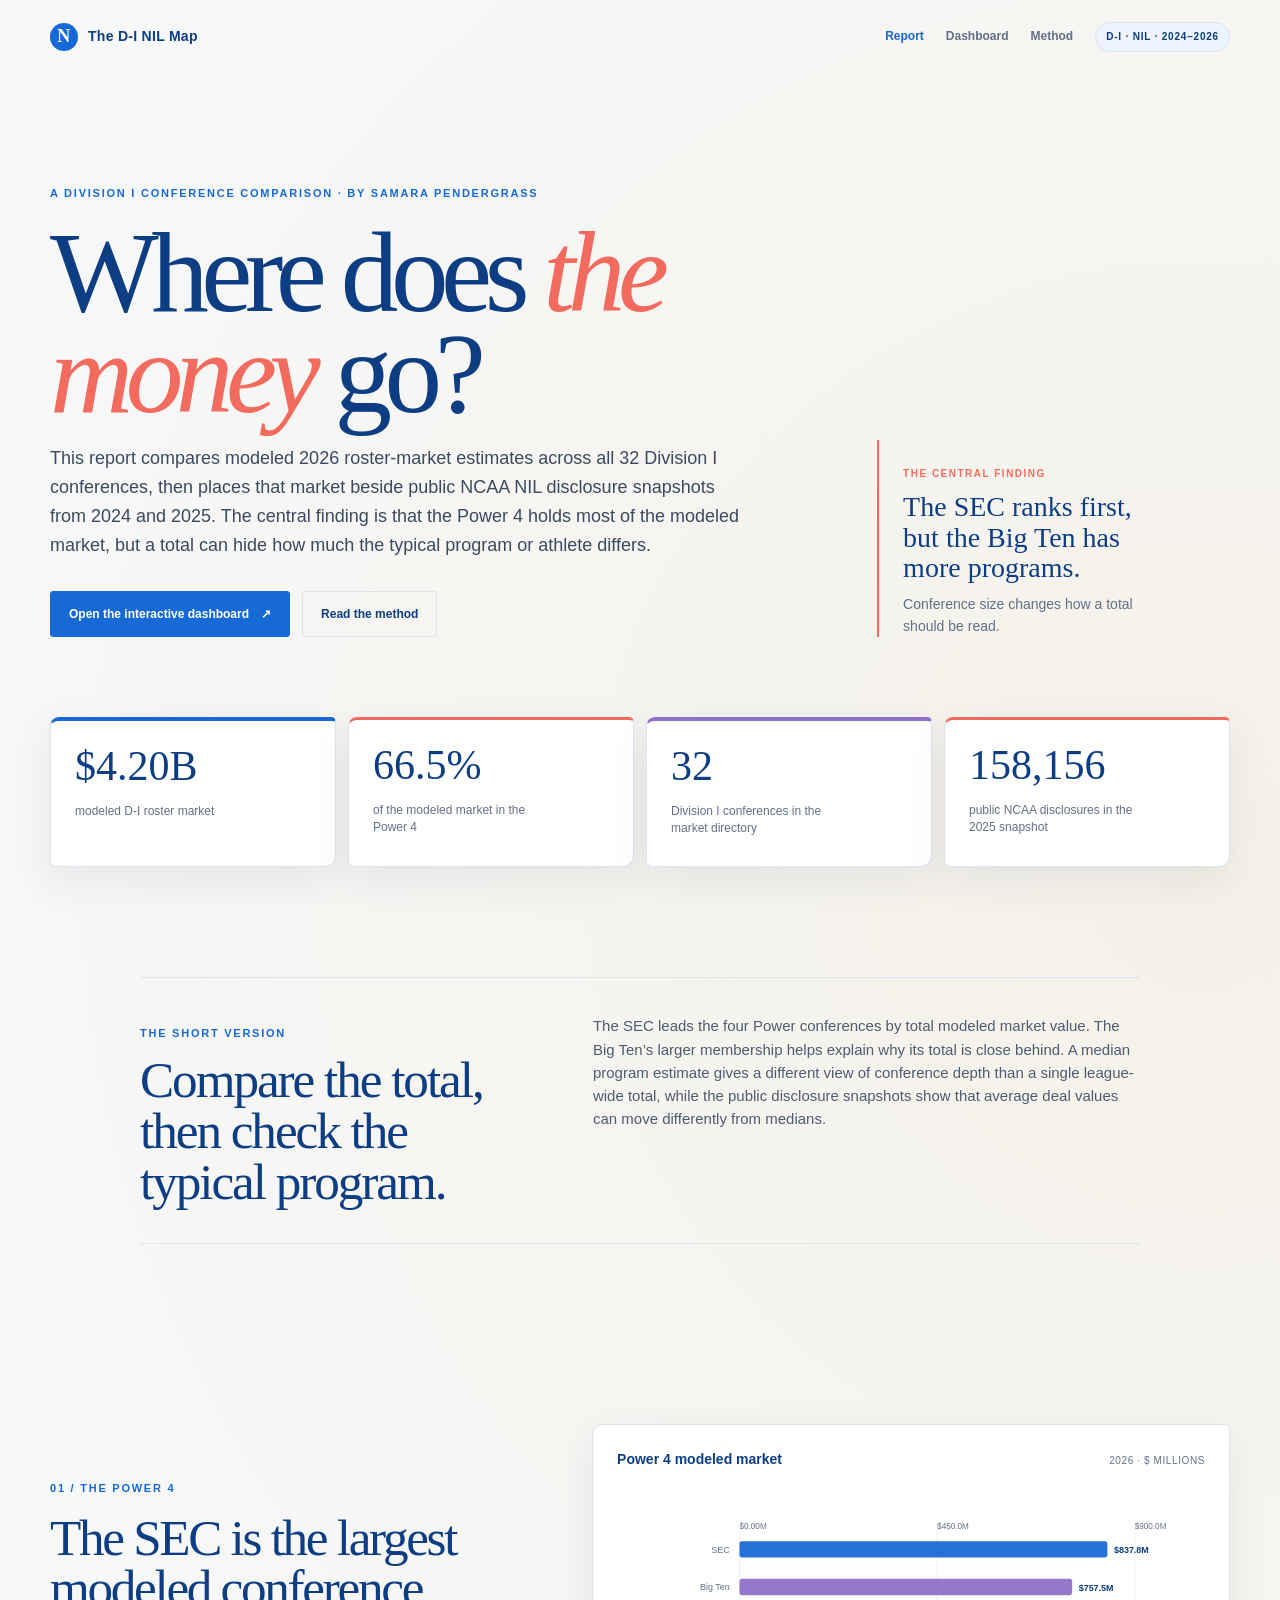
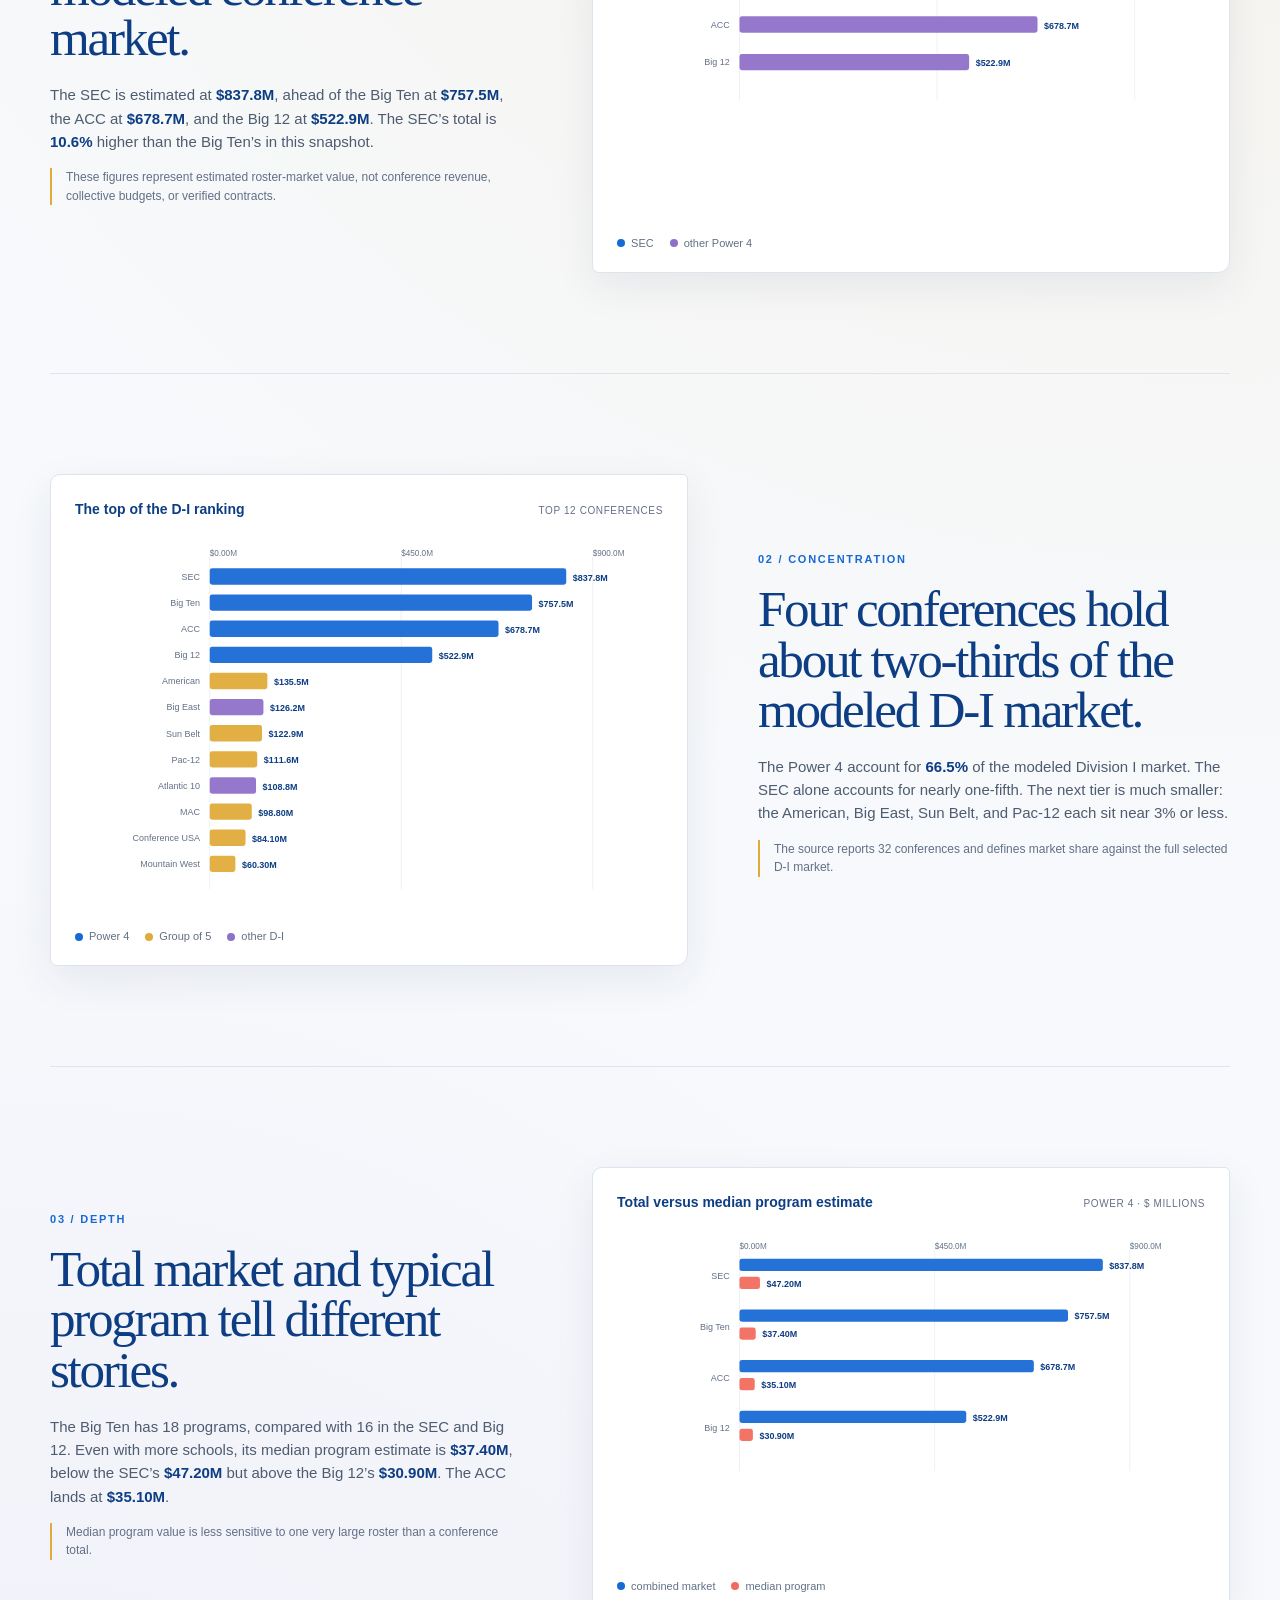
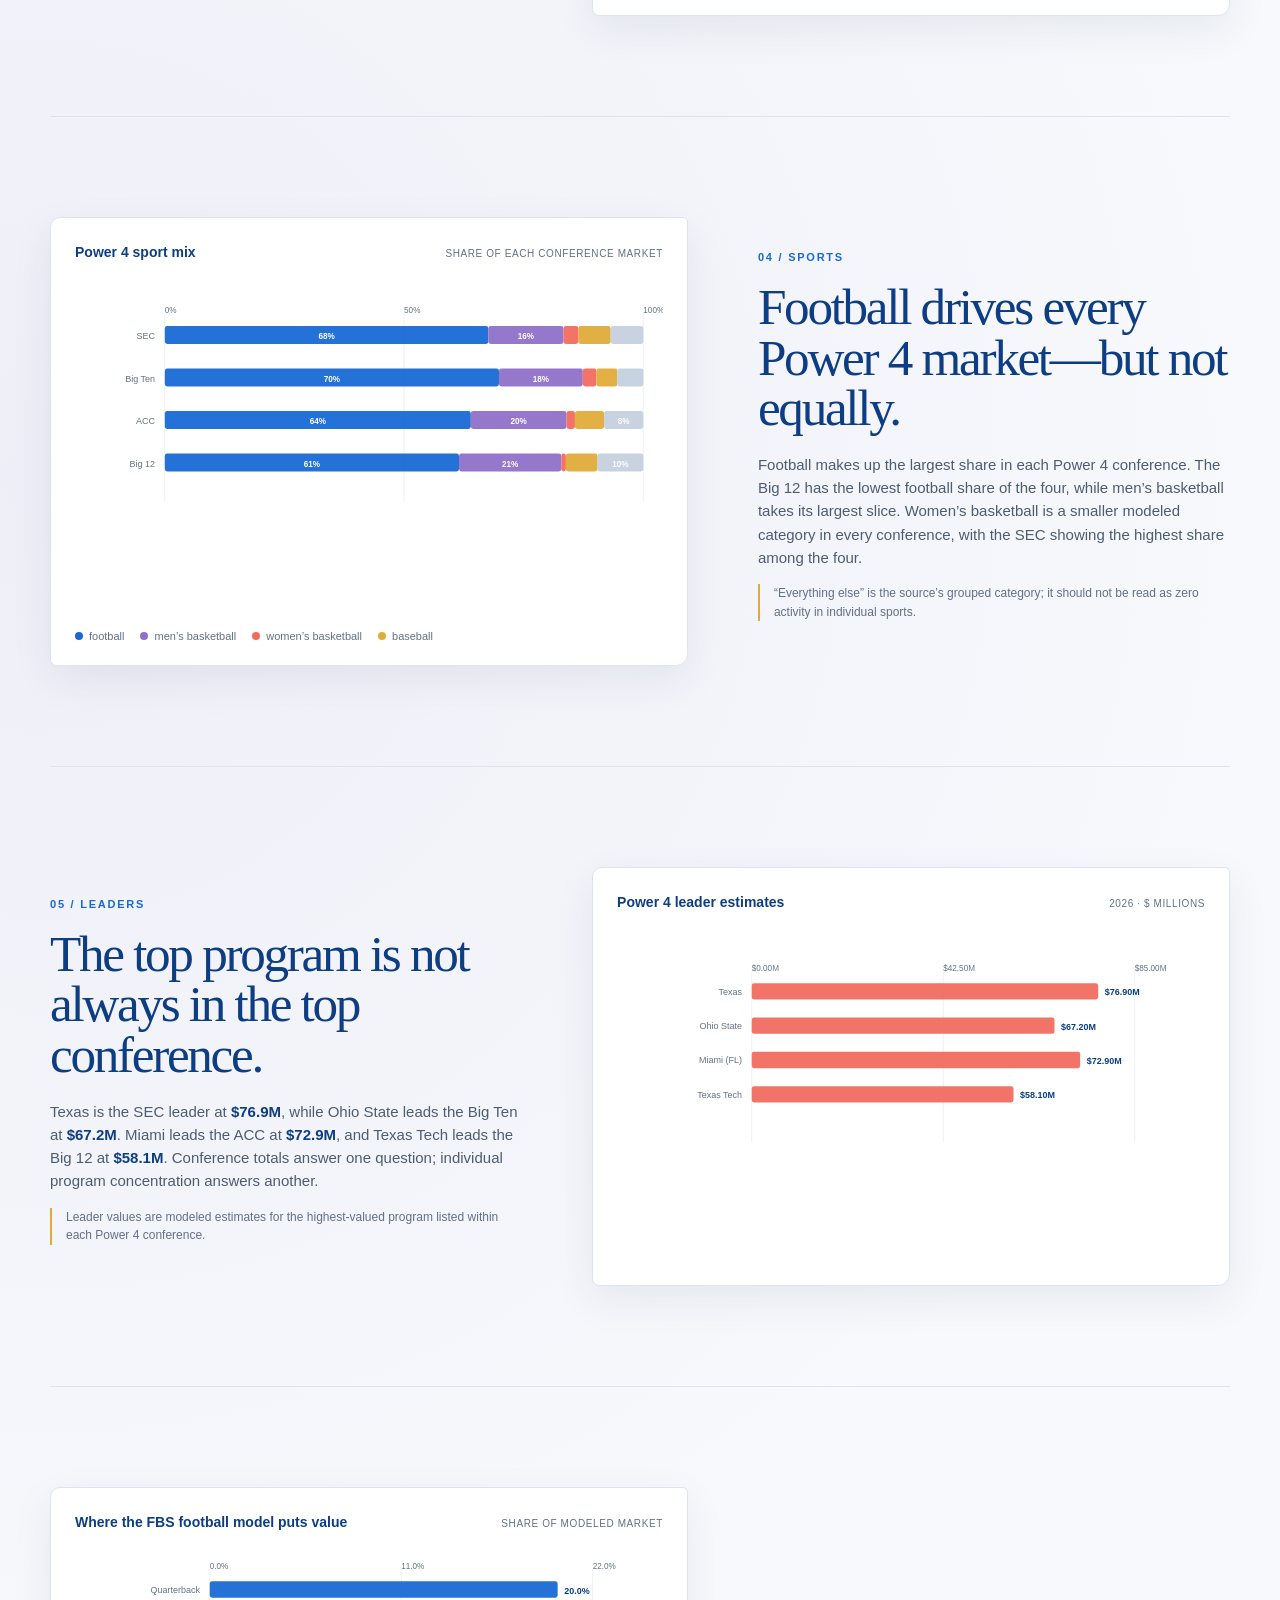
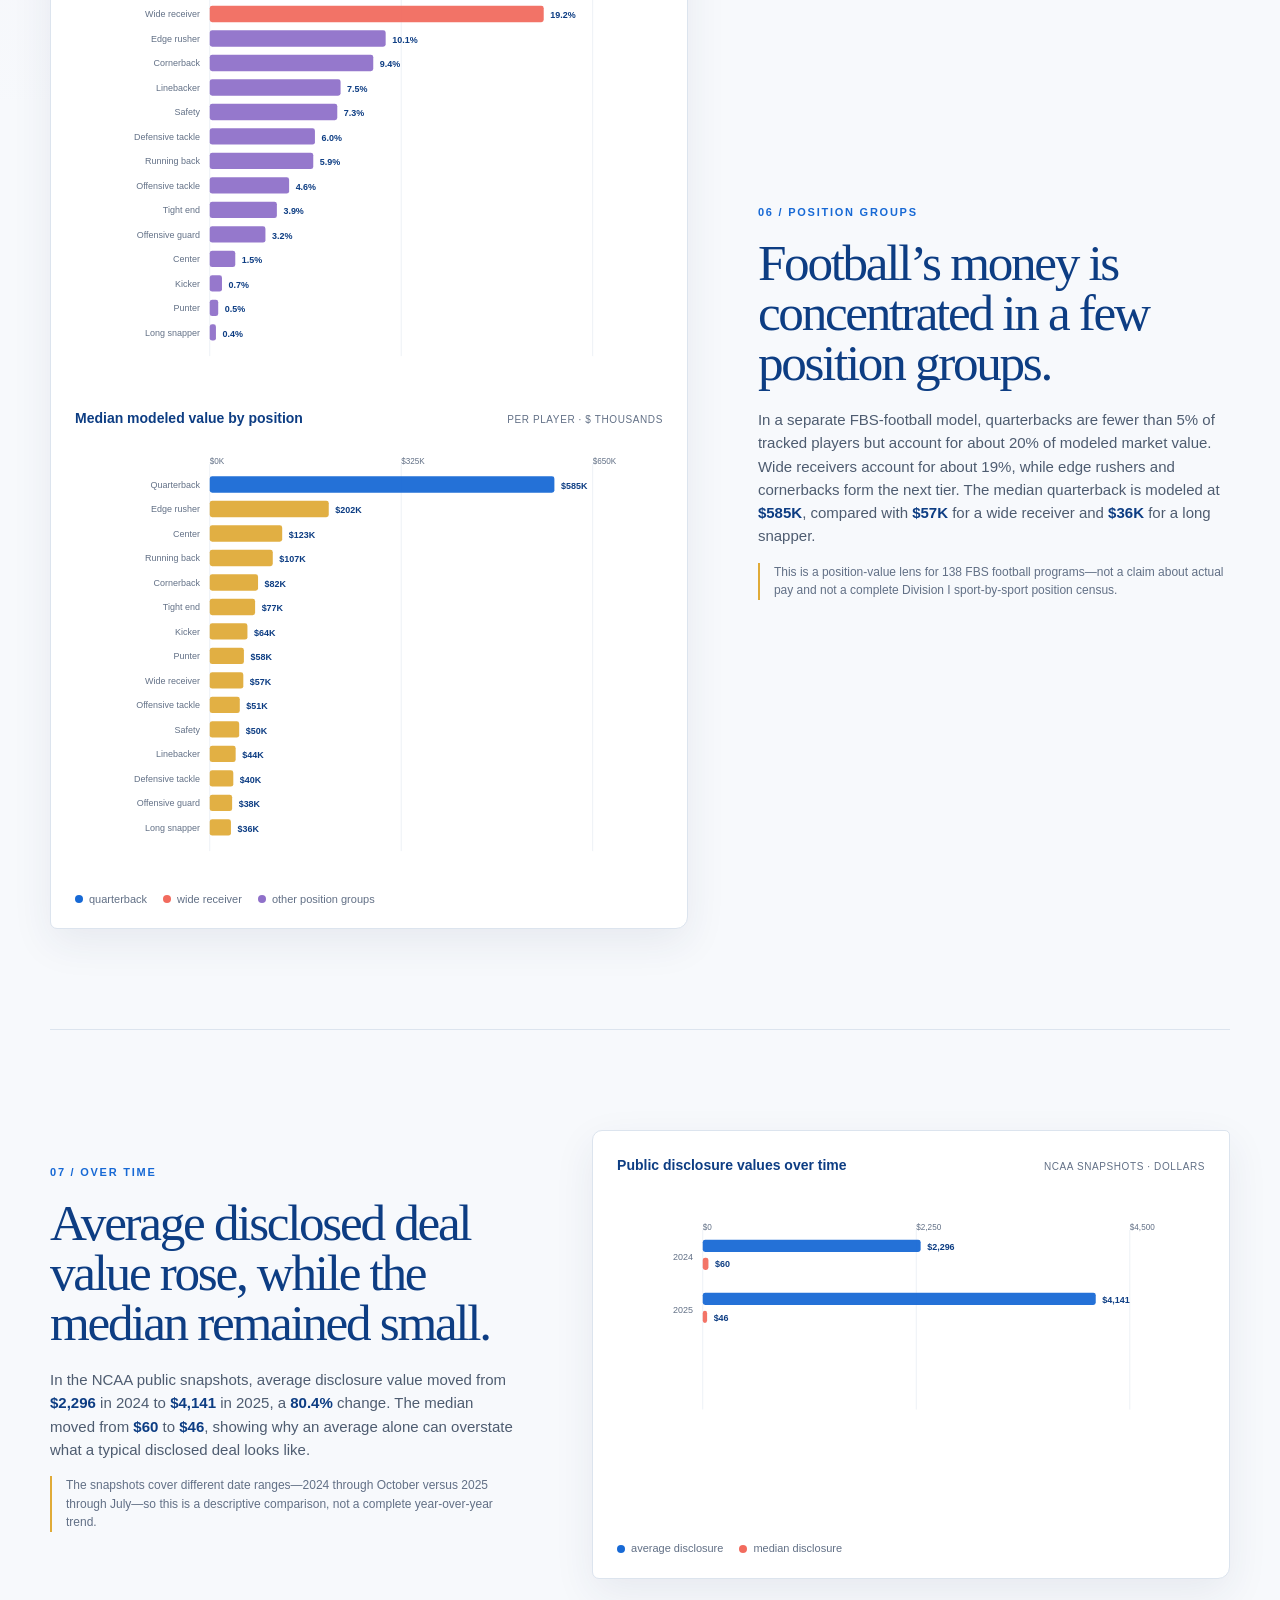
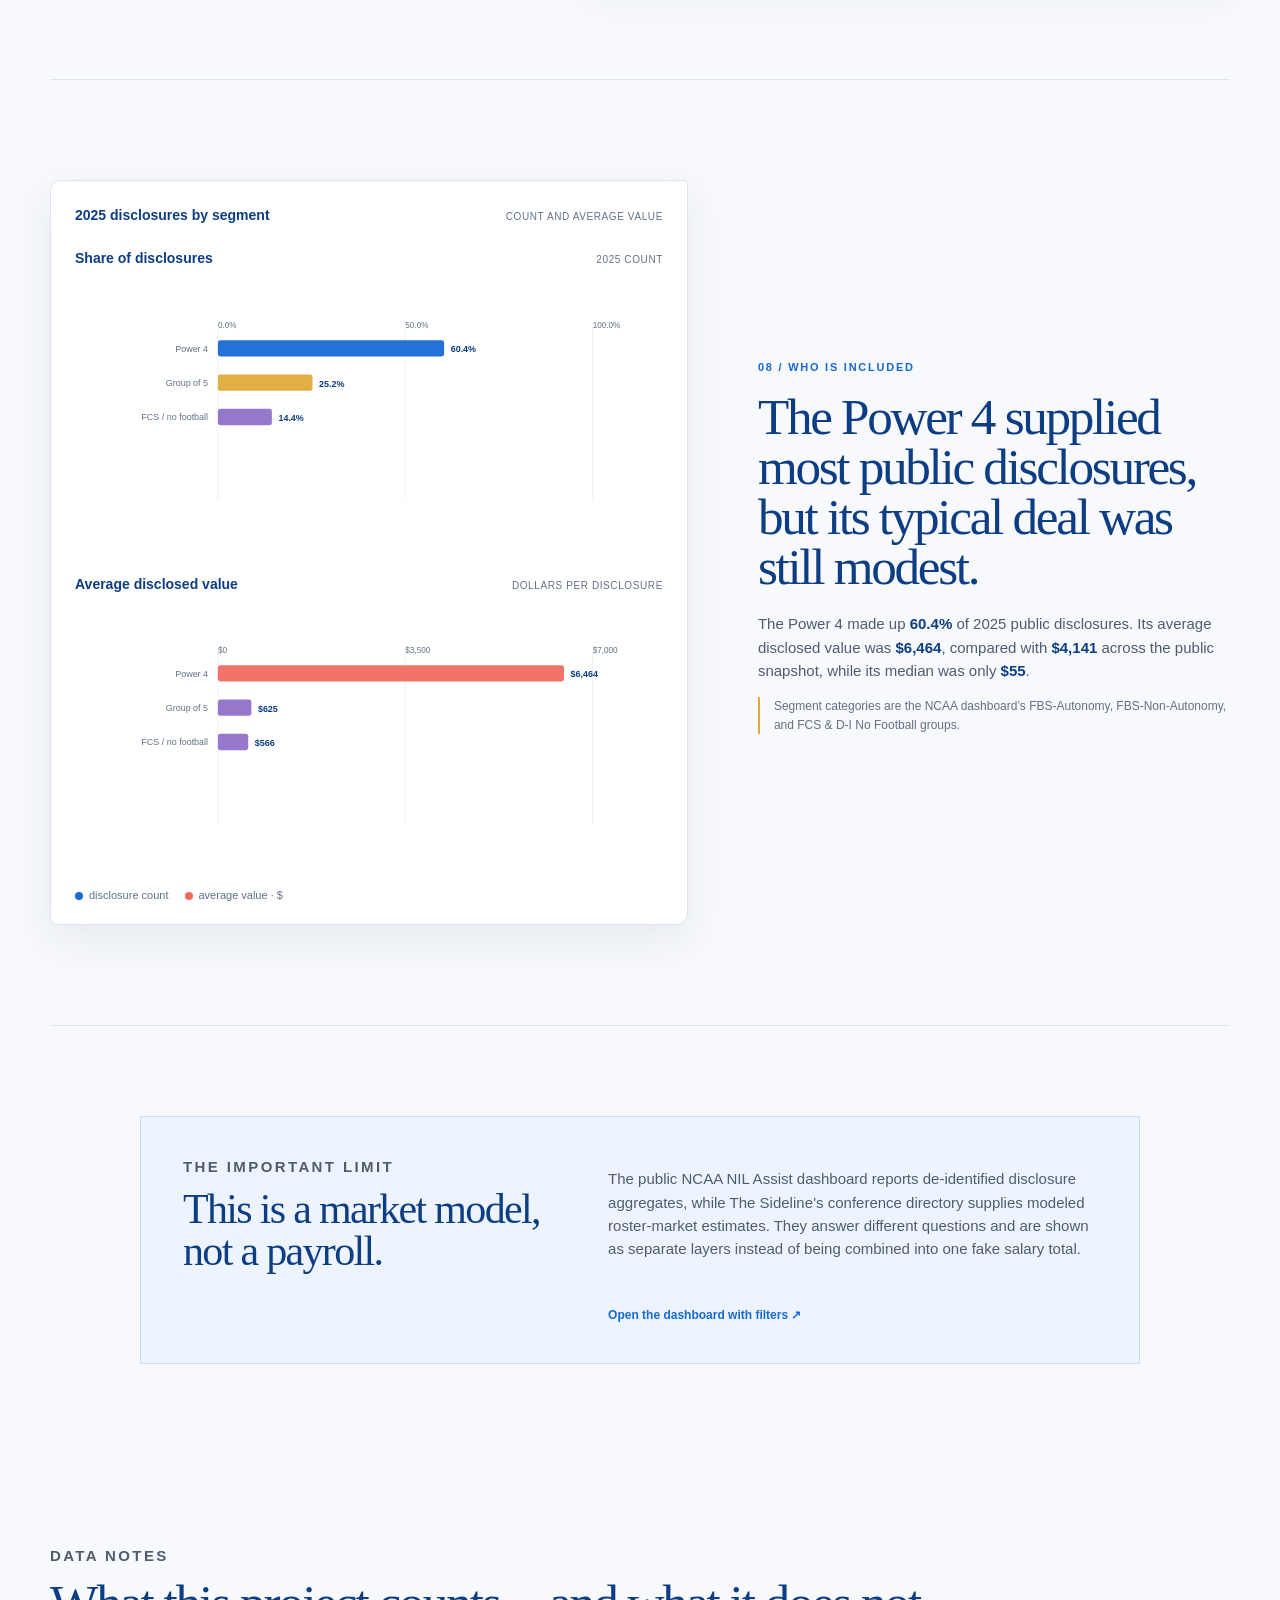
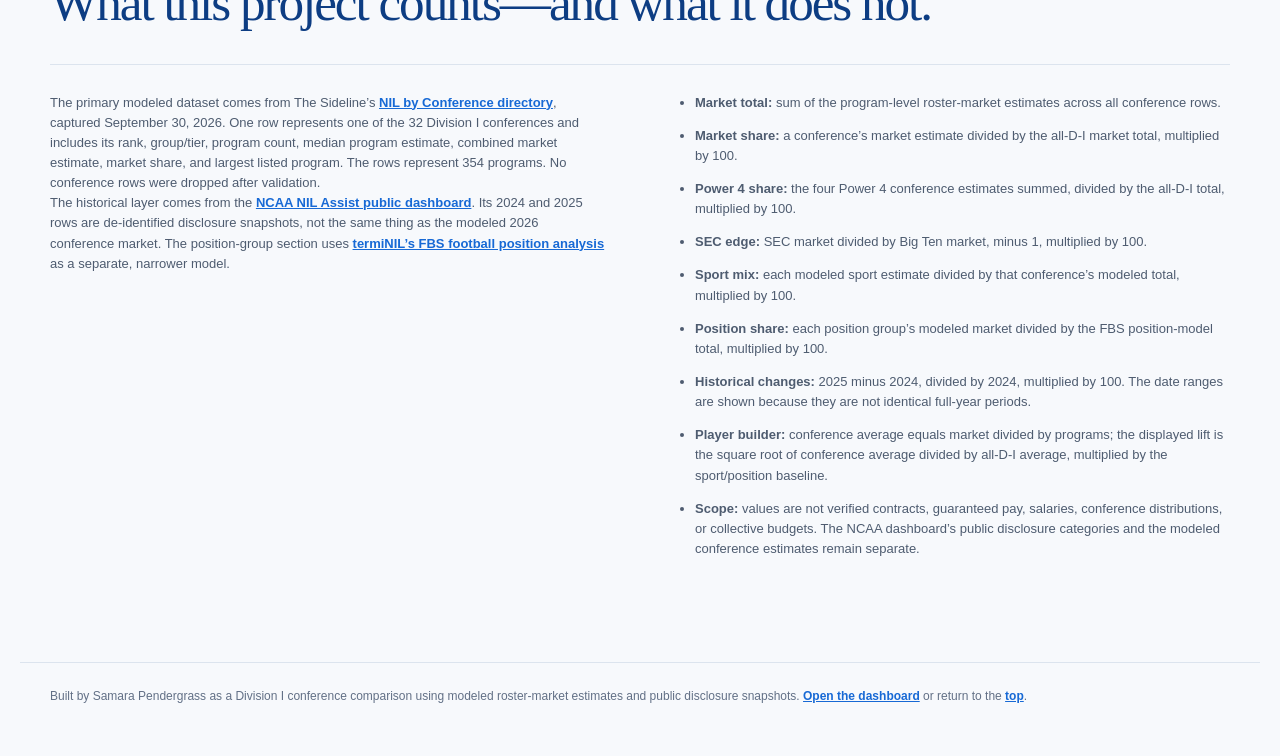
==== commit 274b6c1a: "Make NIL report and dashboard rubric compliant" ====
--- a/nil-conference-analysis/index.html
+++ b/nil-conference-analysis/index.html
@@ -3,35 +3,35 @@
 <head>
   <meta charset="utf-8">
   <meta name="viewport" content="width=device-width, initial-scale=1">
-  <meta name="description" content="A Division I-only comparison of modeled NIL roster markets across college conferences.">
+  <meta name="description" content="A Division I-only comparison of modeled NIL roster markets and public NIL disclosure snapshots.">
   <title>The D-I NIL Map — conference market comparison</title>
-  <link rel="stylesheet" href="styles.css?v=5">
+  <link rel="stylesheet" href="styles.css?v=7">
 </head>
 <body class="fun-report">
   <nav class="site-nav">
     <a class="brand" href="index.html"><span class="brand-mark">N</span><span>The D-I NIL Map</span></a>
-    <div class="nav-links"><a class="active" href="#top">Report</a><a href="#interactive">Playground</a><a href="#schoolExplorer">Schools</a><a href="#methodology">Method</a><span class="nav-pill">Division I · 2026 estimates</span></div>
+    <div class="nav-links"><a class="active" href="#top">Report</a><a href="dashboard.html">Dashboard</a><a href="#methodology">Method</a><span class="nav-pill">D-I · NIL · 2024–2026</span></div>
   </nav>
 
   <main id="top">
     <section class="hero">
       <div class="hero-copy">
-        <p class="eyebrow">A Division I conference comparison</p>
+        <p class="eyebrow">A Division I conference comparison · By Samara Pendergrass</p>
         <h1>Where does <em>the money</em> go?</h1>
-        <p class="dek">The Division I NIL market is not evenly distributed. This project compares the SEC, Big Ten, Big 12, ACC, and every other D-I conference using modeled roster-market estimates for 2026.</p>
-        <div class="button-row"><a class="button" href="#interactive">Compare conferences <span aria-hidden="true">↓</span></a><a class="button secondary" href="#schoolExplorer">See the school showdown</a><a class="button secondary" href="#playerBuilder">Build a player profile</a><a class="button secondary" href="#methodology">Read the method</a></div>
+        <p class="dek">This report compares modeled 2026 roster-market estimates across all 32 Division I conferences, then places that market beside public NCAA NIL disclosure snapshots from 2024 and 2025. The central finding is that the Power 4 holds most of the modeled market, but a total can hide how much the typical program or athlete differs.</p>
+        <div class="button-row"><a class="button" href="dashboard.html">Open the interactive dashboard <span aria-hidden="true">↗</span></a><a class="button secondary" href="#methodology">Read the method</a></div>
       </div>
       <div class="hero-note"><span class="hero-note-kicker">The central finding</span><strong>The SEC ranks first, but the Big Ten has more programs.</strong><span>Conference size changes how a total should be read.</span></div>
     </section>
 
     <section class="stat-grid" aria-label="Headline figures">
       <article class="stat-card"><div class="stat-value" data-stat="market_total">—</div><div class="stat-label">modeled D-I roster market</div></article>
-      <article class="stat-card accent"><div class="stat-value" data-stat="p4_share">—</div><div class="stat-label">of the market in the Power 4</div></article>
-      <article class="stat-card"><div class="stat-value" data-stat="conference_count">—</div><div class="stat-label">Division I conferences in the source directory</div></article>
-      <article class="stat-card accent"><div class="stat-value" data-stat="program_count">—</div><div class="stat-label">D-I programs covered</div></article>
+      <article class="stat-card accent"><div class="stat-value" data-stat="p4_share">—</div><div class="stat-label">of the modeled market in the Power 4</div></article>
+      <article class="stat-card"><div class="stat-value" data-stat="conference_count">—</div><div class="stat-label">Division I conferences in the market directory</div></article>
+      <article class="stat-card accent"><div class="stat-value" data-stat="disclosure_count">—</div><div class="stat-label">public NCAA disclosures in the 2025 snapshot</div></article>
     </section>
 
-    <section class="intro"><div><p class="eyebrow">The short version</p><h2>Compare the total, then check the typical program.</h2></div><p>The SEC leads the four Power conferences by total modeled market value. The Big Ten’s larger membership helps explain why its total is close behind. A median program estimate gives a different view of conference depth than a single league-wide total.</p></section>
+    <section class="intro"><div><p class="eyebrow">The short version</p><h2>Compare the total, then check the typical program.</h2></div><p>The SEC leads the four Power conferences by total modeled market value. The Big Ten’s larger membership helps explain why its total is close behind. A median program estimate gives a different view of conference depth than a single league-wide total, while the public disclosure snapshots show that average deal values can move differently from medians.</p></section>
 
     <section class="story-section" id="finding-1">
       <div class="story-text"><div class="story-index">01 / THE POWER 4</div><h2>The SEC is the largest modeled conference market.</h2><p>The SEC is estimated at <strong data-stat="sec_market">—</strong>, ahead of the Big Ten at <strong data-stat="big_ten_market">—</strong>, the ACC at <strong data-stat="acc_market">—</strong>, and the Big 12 at <strong data-stat="big12_market">—</strong>. The SEC’s total is <strong data-stat="sec_edge">—</strong> higher than the Big Ten’s in this snapshot.</p><p class="aside-note">These figures represent estimated roster-market value, not conference revenue, collective budgets, or verified contracts.</p></div>
@@ -63,33 +63,42 @@
       <figure class="chart-card"><div class="chart-title"><strong>Where the FBS football model puts value</strong><span>share of modeled market</span></div><div class="chart-wrap" id="positionMarketChart"></div><div class="chart-title chart-subtitle"><strong>Median modeled value by position</strong><span>per player · $ thousands</span></div><div class="chart-wrap" id="positionMedianChart"></div><div class="legend"><span><i class="legend-dot" style="background:var(--blue)"></i>quarterback</span><span><i class="legend-dot" style="background:var(--coral)"></i>wide receiver</span><span><i class="legend-dot" style="background:var(--violet)"></i>other position groups</span></div></figure>
     </section>
 
-    <section class="dashboard-main inline-dashboard" id="interactive">
-      <section class="dashboard-hero"><p class="eyebrow">Interactive playground</p><h1>Now play with the numbers.</h1><p>Build a player profile, flip between conference measures, inspect position groups, and explore every Power 4 school without leaving this page.</p></section>
-
-      <section class="player-builder" id="playerBuilder" aria-labelledby="builderTitle">
-        <div class="builder-intro"><p class="eyebrow">Build your player profile</p><h2 id="builderTitle">Pick a sport, position, and conference.</h2><p>Start with a modeled baseline, then see how the selected conference changes the estimate. Think of this as an interactive market-value scenario—not a paycheck calculator.</p><div class="builder-balls" aria-hidden="true"><span class="ball football-ball">🏈</span><span class="ball basketball-ball">🏀</span><span class="ball baseball-ball">⚾</span><span class="ball volleyball-ball">🏐</span></div></div>
-        <div class="builder-controls"><div class="builder-control"><label for="builderSport">Sport</label><select id="builderSport"></select></div><div class="builder-control"><label for="builderPosition">Starting position</label><select id="builderPosition"></select></div><div class="builder-control"><label for="builderConference">Conference</label><select id="builderConference"></select></div><div class="builder-note"><span class="starter-chip">STARTER MODE</span><p id="builderSourceNote">—</p></div></div>
-        <div class="builder-result" id="builderResult"><div class="result-ball" id="builderBall" aria-hidden="true">🏈</div><div class="result-copy"><span class="result-kicker">Estimated starting-player market value</span><strong id="builderValue">—</strong><span id="builderSelection">—</span></div><div class="result-math"><span>Baseline</span><strong id="builderBaseline">—</strong><span>Conference lift</span><strong id="builderMultiplier">—</strong><span>Model scope</span><strong id="builderScope">—</strong></div></div>
-        <p class="builder-disclaimer">Football uses published modeled position medians; other sports use illustrative baselines so the interaction can compare roles consistently. It does not predict a guaranteed NIL deal or salary.</p>
-      </section>
-
-      <section class="control-panel" aria-label="Interactive controls"><div class="control"><label for="measureSelect">Measure</label><select id="measureSelect"><option value="market_millions">Combined roster market</option><option value="median_program_millions">Median program estimate</option><option value="market_share">Share of D-I market</option><option value="programs">Programs</option><option value="leader_millions">Largest program estimate</option></select></div><div class="control"><label for="breakdownSelect">Break down by</label><select id="breakdownSelect"><option value="conference">Conference</option><option value="tier">D-I tier</option><option value="sport">Power 4 sport mix</option></select></div><div class="control"><label for="scopeSelect">Focus set</label><select id="scopeSelect"><option value="p4">Power 4</option><option value="all">All 32 D-I conferences</option><option value="g5">Group of 5</option><option value="fcs">FCS</option><option value="no_football">No football</option></select></div><button class="button secondary control-reset" id="resetButton" type="button">Reset view</button></section>
-
-      <section class="dashboard-kpis" aria-label="Current figures"><article class="kpi-card"><span class="kpi-label" id="kpiMetricLabel">Combined roster market</span><strong id="kpiMetricValue">—</strong></article><article class="kpi-card"><span class="kpi-label">Market in selected set</span><strong id="kpiMarket">—</strong></article><article class="kpi-card"><span class="kpi-label">Share of D-I market</span><strong id="kpiShare">—</strong></article><article class="kpi-card"><span class="kpi-label">Selected view</span><strong id="kpiScope">Power 4</strong></article></section>
-
-      <section class="dashboard-grid"><article class="dashboard-card wide"><div class="chart-title"><strong id="mainChartTitle">Combined roster market by conference</strong><span>2026 D-I estimate</span></div><div class="chart-wrap dashboard-chart" id="mainChart"></div><p class="chart-note" id="chartNote"></p></article><article class="dashboard-card"><div class="chart-title"><strong>How to read the model</strong><span>before comparing</span></div><div class="explain-card"><div><span class="explain-number">01</span><strong>Same universe</strong><p>Every conference row comes from the same Division I directory and valuation framework.</p></div><div><span class="explain-number">02</span><strong>Total is not typical</strong><p>A large conference can rank high partly because it has more programs. Check median program value too.</p></div><div><span class="explain-number">03</span><strong>Estimate is not contract</strong><p>These figures are modeled roster-market estimates, not verified compensation or conference payouts.</p></div></div></article><article class="dashboard-card"><div class="chart-title"><strong>Useful comparison questions</strong><span>three lenses</span></div><div class="explain-card"><div><span class="explain-number">A</span><strong>Who has the biggest total?</strong><p>Use combined market to compare the size of each conference’s modeled market.</p></div><div><span class="explain-number">B</span><strong>Who has more depth?</strong><p>Use median program value to reduce the influence of one unusually large program.</p></div><div><span class="explain-number">C</span><strong>What drives it?</strong><p>Use sport mix to see how much of the Power 4 model sits in football, basketball, baseball, and other sports.</p></div></div></article><article class="dashboard-card wide"><div class="chart-title"><strong>Position-group lens: FBS football only</strong><span>separate from the all-sports D-I view</span></div><div class="chart-wrap dashboard-chart" id="positionChart"></div><p class="chart-note">This secondary model covers FBS football players, not every Division I athlete. It estimates market value rather than reporting actual pay.</p><div class="table-wrap position-table-wrap"><table><thead id="positionHead"></thead><tbody id="positionTable"></tbody></table></div></article><article class="dashboard-card wide school-explorer" id="schoolExplorer"><div class="chart-title"><strong>Power 4 school showdown</strong><span>click a school sticker</span></div><p class="school-intro">The source lists every Power 4 program. Filter a conference, sort the board, and tap a school to see how much of its conference’s modeled market it represents.</p><div class="school-toolbar"><div class="control"><label for="schoolConference">Conference</label><select id="schoolConference"><option value="all">All Power 4 schools</option><option value="SEC">SEC</option><option value="Big Ten">Big Ten</option><option value="ACC">ACC</option><option value="Big 12">Big 12</option></select></div><div class="control"><label for="schoolSort">Sort stickers by</label><select id="schoolSort"><option value="market">Biggest market</option><option value="share">Share of conference</option><option value="alphabetical">A–Z</option></select></div><button class="button fun-button" id="surpriseSchool" type="button">Pick a surprise ✨</button></div><div class="school-cloud" id="schoolCloud"></div><div class="school-detail" id="schoolDetail"></div></article><article class="dashboard-card wide"><div class="chart-title"><strong>Rows behind the view</strong><span id="tableNote">—</span></div><div class="table-wrap"><table><thead id="dataHead"></thead><tbody id="dataTable"></tbody></table></div></article></section>
+    <section class="story-section" id="finding-7">
+      <div class="story-text"><div class="story-index">07 / OVER TIME</div><h2>Average disclosed deal value rose, while the median remained small.</h2><p>In the NCAA public snapshots, average disclosure value moved from <strong data-stat="disclosure_avg_2024">—</strong> in 2024 to <strong data-stat="disclosure_avg_2025">—</strong> in 2025, a <strong data-stat="disclosure_avg_change">—</strong> change. The median moved from <strong data-stat="disclosure_median_2024">—</strong> to <strong data-stat="disclosure_median_2025">—</strong>, showing why an average alone can overstate what a typical disclosed deal looks like.</p><p class="aside-note">The snapshots cover different date ranges—2024 through October versus 2025 through July—so this is a descriptive comparison, not a complete year-over-year trend.</p></div>
+      <figure class="chart-card"><div class="chart-title"><strong>Public disclosure values over time</strong><span>NCAA snapshots · dollars</span></div><div class="chart-wrap tall" id="disclosureTrendChart"></div><div class="legend"><span><i class="legend-dot" style="background:var(--blue)"></i>average disclosure</span><span><i class="legend-dot" style="background:var(--coral)"></i>median disclosure</span></div></figure>
     </section>
 
-    <section class="scope-band"><div><p class="eyebrow">The important limit</p><h2>This is a market model, not a payroll.</h2></div><p>The public NCAA NIL Assist dashboard reports de-identified disclosure aggregates, but it does not currently expose a consistent public SEC-versus-Big-Ten table. This project uses The Sideline’s D-I roster-market estimates for the named-conference comparison and keeps that distinction visible.</p><a class="text-link" href="https://thesideline.co/nil-tracker/conferences" target="_blank" rel="noreferrer">Open the D-I conference source ↗</a></section>
+    <section class="story-section reverse" id="finding-8">
+      <div class="story-text"><div class="story-index">08 / WHO IS INCLUDED</div><h2>The Power 4 supplied most public disclosures, but its typical deal was still modest.</h2><p>The Power 4 made up <strong data-stat="p4_disclosure_share">—</strong> of 2025 public disclosures. Its average disclosed value was <strong data-stat="p4_disclosure_average">—</strong>, compared with <strong data-stat="all_disclosure_average">—</strong> across the public snapshot, while its median was only <strong data-stat="p4_disclosure_median">—</strong>.</p><p class="aside-note">Segment categories are the NCAA dashboard’s FBS-Autonomy, FBS-Non-Autonomy, and FCS &amp; D-I No Football groups.</p></div>
+      <figure class="chart-card"><div class="chart-title"><strong>2025 disclosures by segment</strong><span>count and average value</span></div><div class="chart-wrap tall" id="segmentChart"></div><div class="legend"><span><i class="legend-dot" style="background:var(--blue)"></i>disclosure count</span><span><i class="legend-dot" style="background:var(--coral)"></i>average value · $</span></div></figure>
+    </section>
+
+    <section class="scope-band"><div><p class="eyebrow">The important limit</p><h2>This is a market model, not a payroll.</h2></div><p>The public NCAA NIL Assist dashboard reports de-identified disclosure aggregates, while The Sideline’s conference directory supplies modeled roster-market estimates. They answer different questions and are shown as separate layers instead of being combined into one fake salary total.</p><a class="text-link" href="dashboard.html">Open the dashboard with filters ↗</a></section>
 
     <section class="methodology" id="methodology">
       <p class="eyebrow">Data notes</p><h2>What this project counts—and what it does not.</h2>
-      <div class="methodology-grid"><div><p>This project uses The Sideline’s <a class="source-link" href="https://thesideline.co/nil-tracker/conferences" target="_blank" rel="noreferrer">NIL by Conference directory</a>, captured September 30, 2026. The 32 conference rows used here represent 354 NCAA Division I programs and 49,842 athletes. It describes the figures as estimates and says they combine public valuation benchmarks with model estimates.</p><p>“Combined market” is the sum of program-level roster estimates for the selected conference. “Median program” is the middle program estimate within that conference. The sport breakdown is available for the Power 4 and groups smaller categories under “Everything else.” The position-group section uses <a class="source-link" href="https://www.terminil.com/blog/lowest-nil-value-college-football-roster" target="_blank" rel="noreferrer">termiNIL’s FBS football position analysis</a> as a separate, narrower model.</p></div><ul><li><strong>D-I only</strong>: no Division II or Division III conferences are included in the conference ranking.</li><li><strong>Named conferences</strong>: SEC, Big Ten, ACC, Big 12, and all other conferences listed by the source are directly comparable within the same model.</li><li><strong>Position scope</strong>: position groups cover FBS football only; they do not represent every D-I sport or every D-I conference.</li><li><strong>Not contracts</strong>: values are not verified salaries, reported deals, conference distributions, or guaranteed athlete pay.</li><li><strong>Not NCAA data</strong>: the NCAA dashboard is linked for context, but its reported disclosures are not combined with these modeled estimates.</li><li><strong>Snapshot, not trend</strong>: the sources can revise estimates as rosters and valuation assumptions change.</li></ul></div>
+      <div class="methodology-grid">
+        <div>
+          <p>The primary modeled dataset comes from The Sideline’s <a class="source-link" href="https://thesideline.co/nil-tracker/conferences" target="_blank" rel="noreferrer">NIL by Conference directory</a>, captured September 30, 2026. One row represents one of the 32 Division I conferences and includes its rank, group/tier, program count, median program estimate, combined market estimate, market share, and largest listed program. The rows represent 354 programs. No conference rows were dropped after validation.</p>
+          <p>The historical layer comes from the <a class="source-link" href="https://nilassist.ncaa.org/data-dashboard/" target="_blank" rel="noreferrer">NCAA NIL Assist public dashboard</a>. Its 2024 and 2025 rows are de-identified disclosure snapshots, not the same thing as the modeled 2026 conference market. The position-group section uses <a class="source-link" href="https://www.terminil.com/blog/lowest-nil-value-college-football-roster" target="_blank" rel="noreferrer">termiNIL’s FBS football position analysis</a> as a separate, narrower model.</p>
+        </div>
+        <ul>
+          <li><strong>Market total:</strong> sum of the program-level roster-market estimates across all conference rows.</li>
+          <li><strong>Market share:</strong> a conference’s market estimate divided by the all-D-I market total, multiplied by 100.</li>
+          <li><strong>Power 4 share:</strong> the four Power 4 conference estimates summed, divided by the all-D-I total, multiplied by 100.</li>
+          <li><strong>SEC edge:</strong> SEC market divided by Big Ten market, minus 1, multiplied by 100.</li>
+          <li><strong>Sport mix:</strong> each modeled sport estimate divided by that conference’s modeled total, multiplied by 100.</li>
+          <li><strong>Position share:</strong> each position group’s modeled market divided by the FBS position-model total, multiplied by 100.</li>
+          <li><strong>Historical changes:</strong> 2025 minus 2024, divided by 2024, multiplied by 100. The date ranges are shown because they are not identical full-year periods.</li>
+          <li><strong>Player builder:</strong> conference average equals market divided by programs; the displayed lift is the square root of conference average divided by all-D-I average, multiplied by the sport/position baseline.</li>
+          <li><strong>Scope:</strong> values are not verified contracts, guaranteed pay, salaries, conference distributions, or collective budgets. The NCAA dashboard’s public disclosure categories and the modeled conference estimates remain separate.</li>
+        </ul>
+      </div>
     </section>
   </main>
-  <footer class="footer">Built as a Division I conference comparison using modeled roster-market estimates. Everything is on this page—jump back to the <a href="#top">top</a> or play with the <a href="#interactive">interactive playground</a>.</footer>
-  <script src="data/nil_data.js?v=6"></script>
-  <script src="report.js?v=6"></script>
-  <script src="dashboard.js?v=6"></script>
+  <footer class="footer">Built by Samara Pendergrass as a Division I conference comparison using modeled roster-market estimates and public disclosure snapshots. <a href="dashboard.html">Open the dashboard</a> or return to the <a href="#top">top</a>.</footer>
+  <script src="data/nil_data.js?v=7"></script>
+  <script src="data/nil_history.js?v=1"></script>
+  <script src="report.js?v=7"></script>
 </body>
 </html>
--- a/nil-conference-analysis/styles.css
+++ b/nil-conference-analysis/styles.css
@@ -143,7 +143,7 @@
 .school-detail-copy strong { color: var(--blue-dark); font-family: var(--serif); font-size: 27px; font-weight: 400; line-height: 1; }
 .school-detail-copy span { color: var(--muted); font-size: 12px; }
 .school-detail-value { color: var(--coral); font-family: var(--serif); font-size: 32px; text-align: right; }
-.control-panel { padding: 20px; border: 1px solid var(--line); background: var(--card); box-shadow: var(--shadow); display: grid; grid-template-columns: 1.25fr 1.25fr 1fr auto; gap: 14px; align-items: end; }
+.control-panel { padding: 20px; border: 1px solid var(--line); background: var(--card); box-shadow: var(--shadow); display: grid; grid-template-columns: repeat(5, minmax(0, 1fr)) auto; gap: 14px; align-items: end; }
 .control { display: grid; gap: 7px; }
 .control label { color: var(--muted); font-size: 10px; font-weight: 800; letter-spacing: .12em; text-transform: uppercase; }
 .control select { min-height: 43px; padding: 0 12px; border: 1px solid var(--line); border-radius: 3px; color: var(--ink); background: #fbfcfe; font: inherit; font-size: 13px; }
